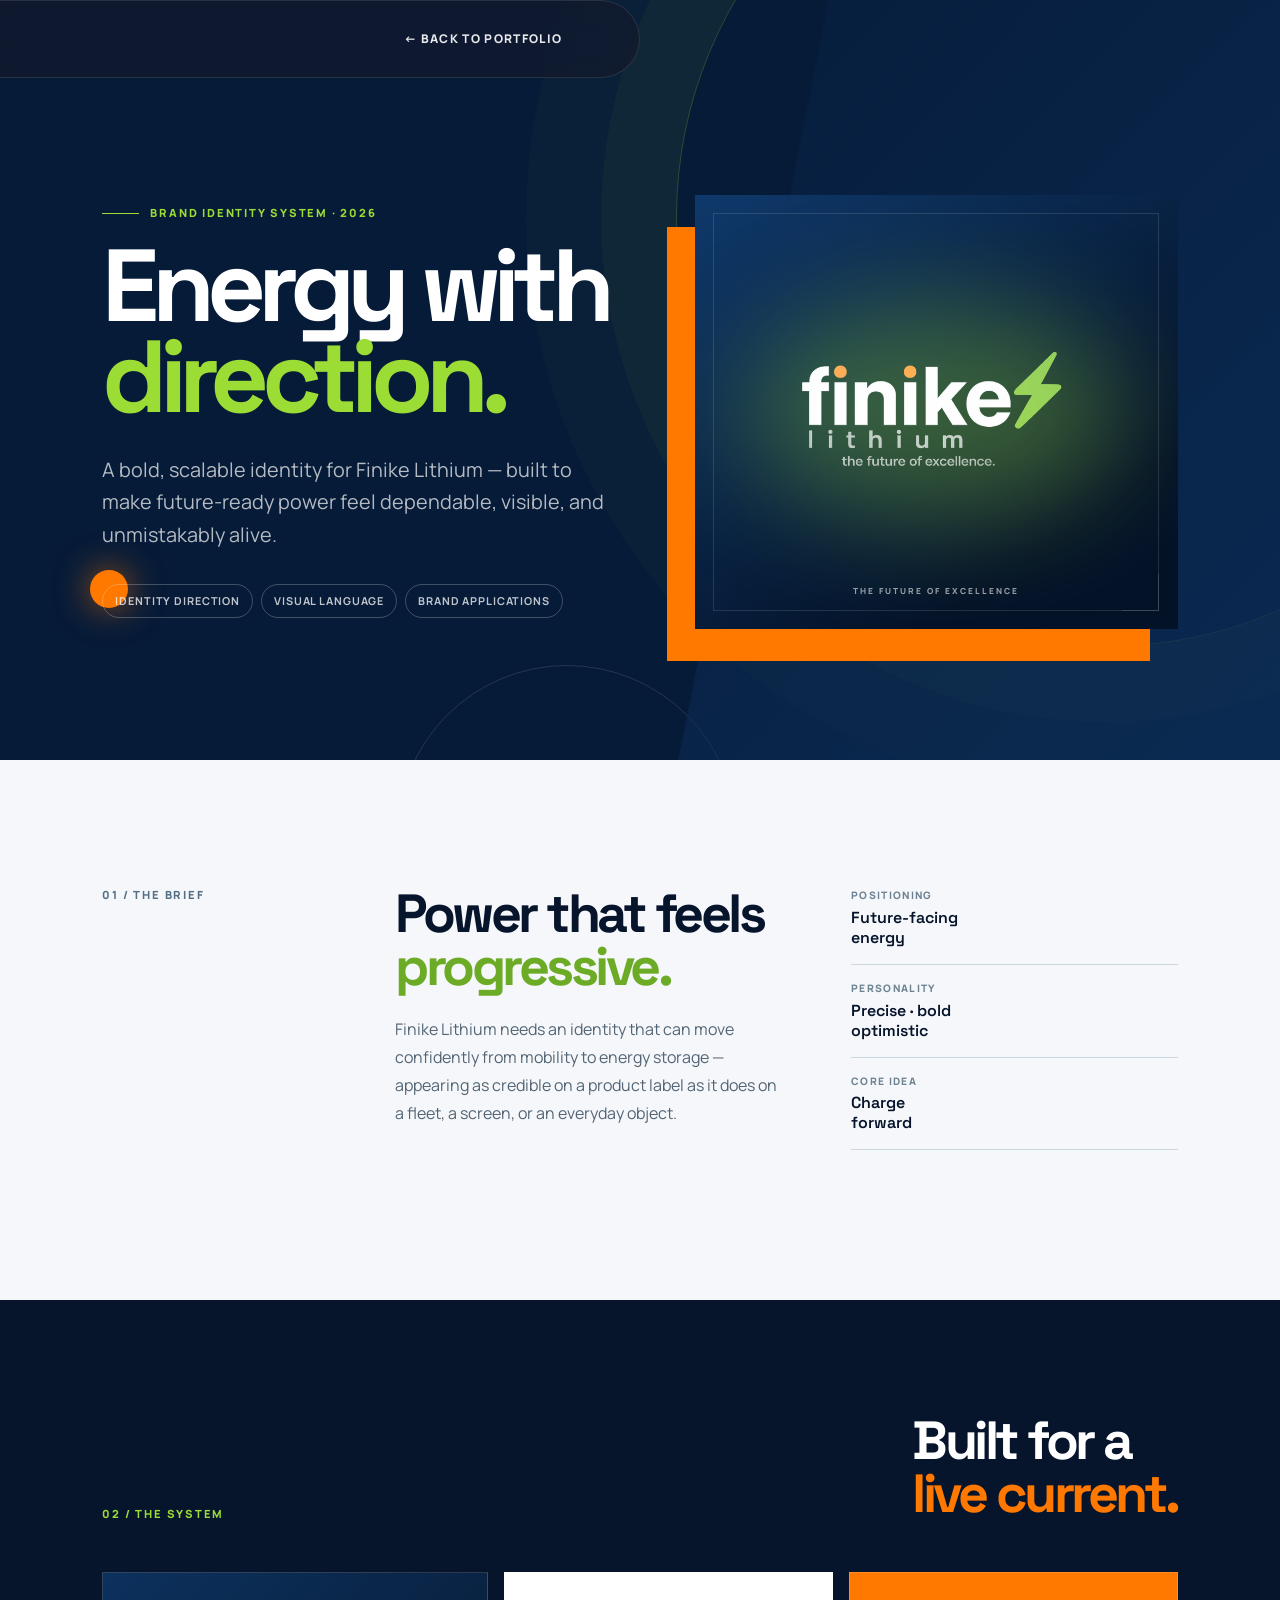
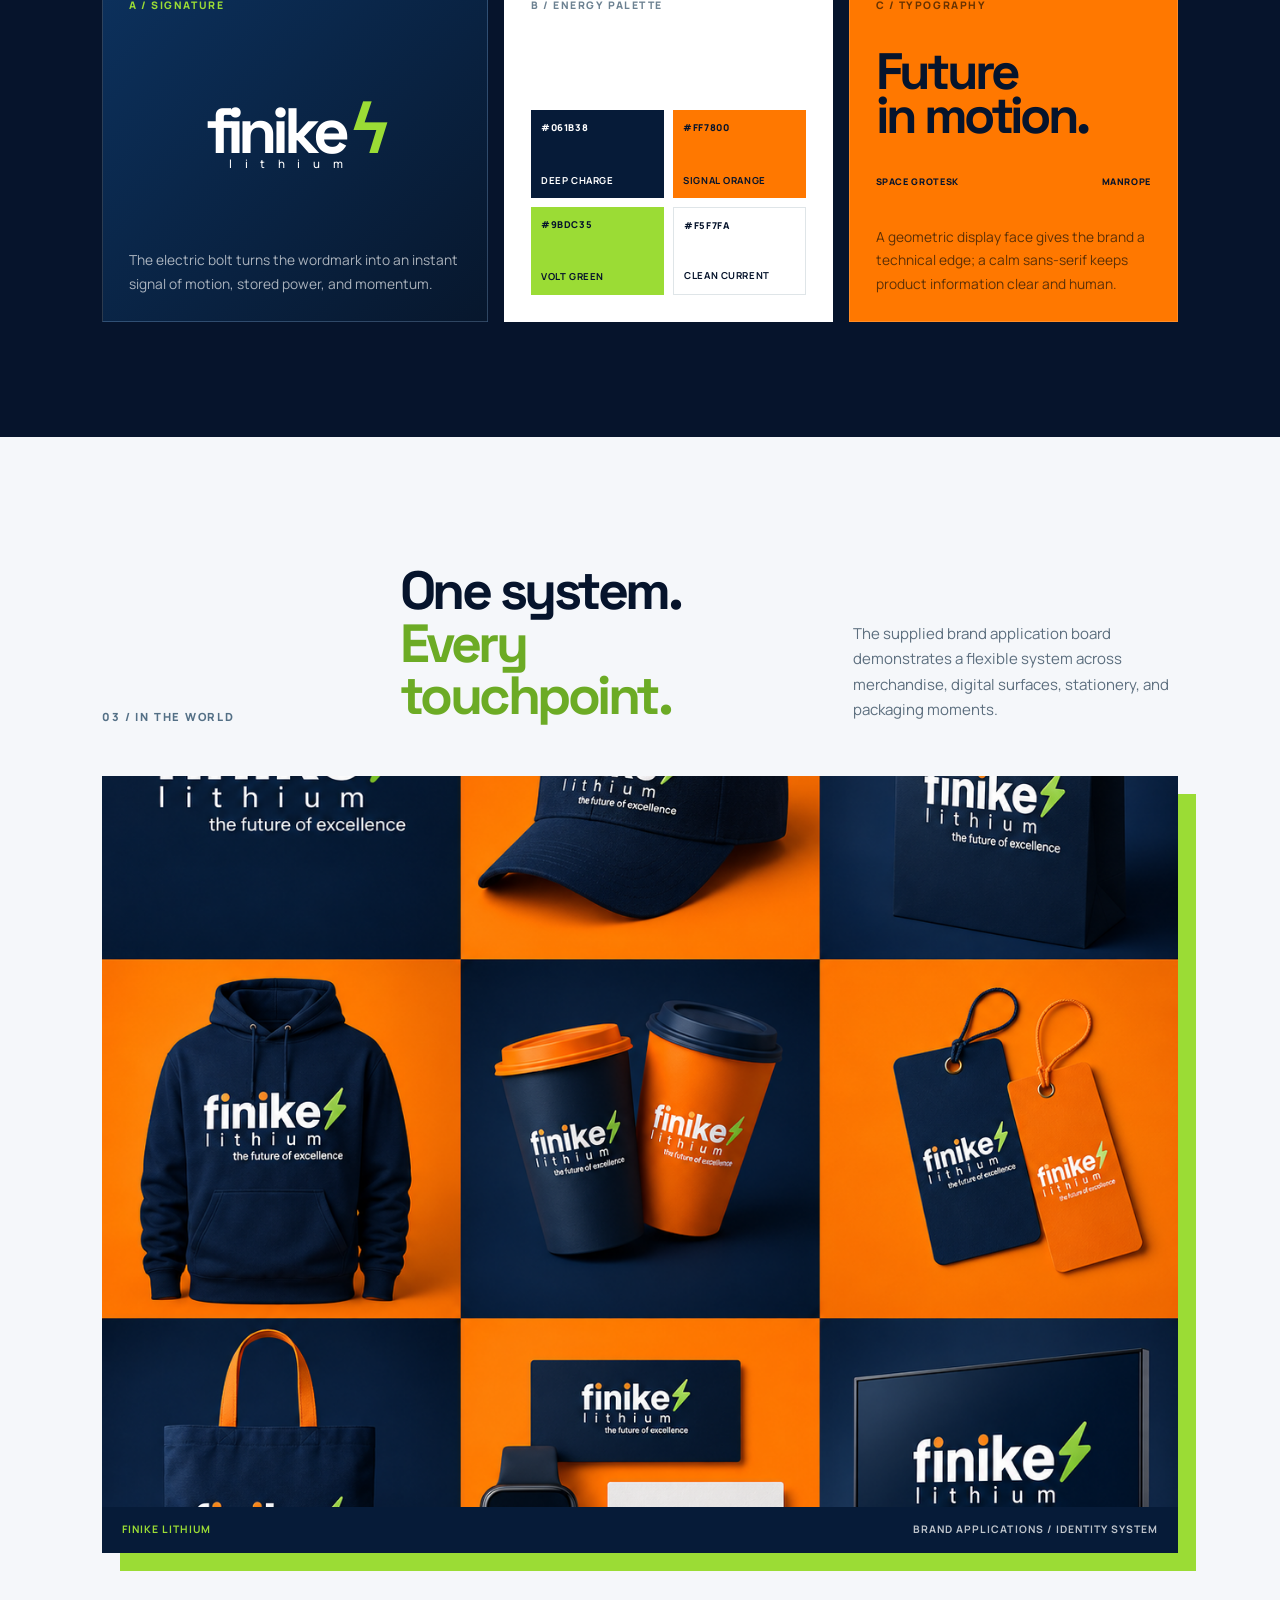
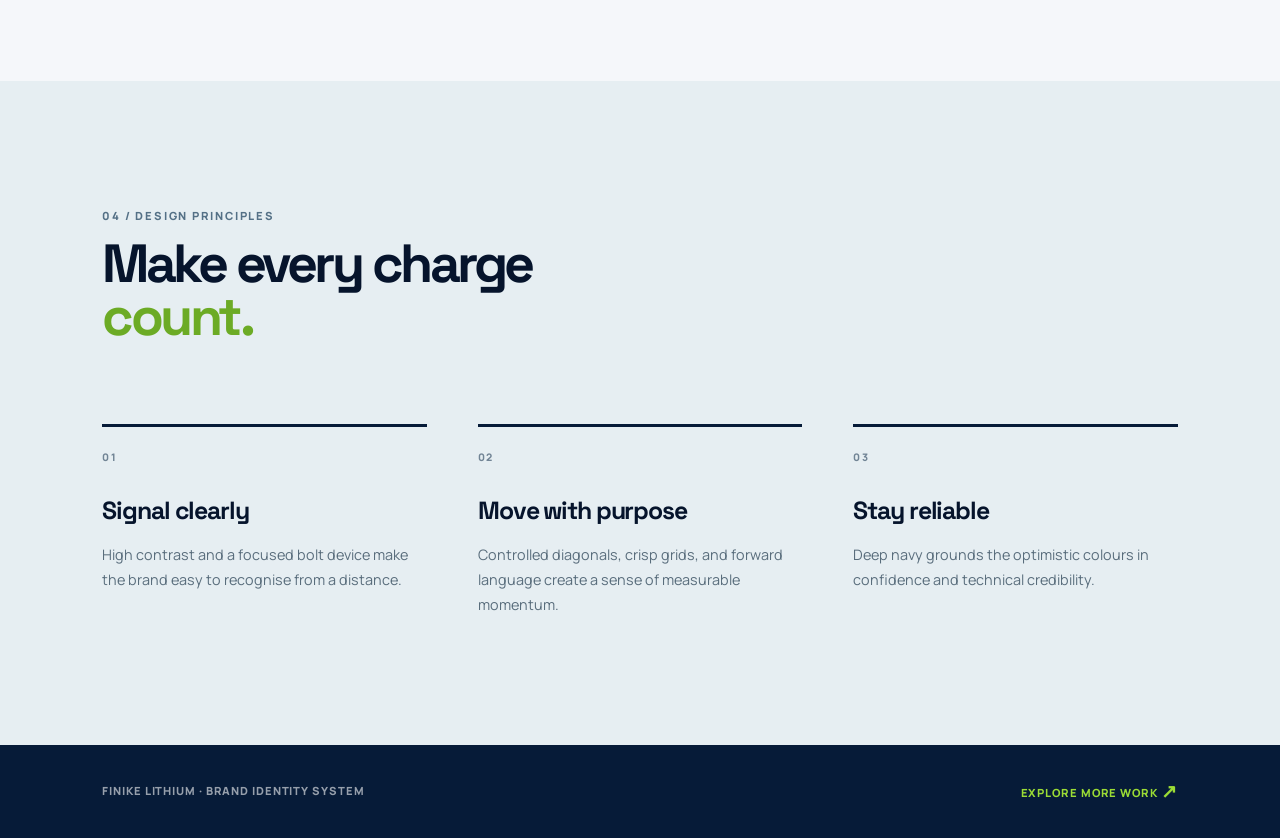
==== branding.html @ ee41c8f8 "initial commit" ====
﻿<!DOCTYPE html>
<html lang="en">
<head>
  <meta charset="UTF-8">
  <meta name="viewport" content="width=device-width, initial-scale=1.0">
  <meta name="description" content="Finike Lithium brand identity case study by Vishal Kumar.">
  <title>Finike Lithium Brand Identity — Vishal Kumar</title>
  <link rel="preconnect" href="https://fonts.googleapis.com">
  <link rel="preconnect" href="https://fonts.gstatic.com" crossorigin>
  <link href="https://fonts.googleapis.com/css2?family=Manrope:wght@400;500;600;700;800&family=Space+Grotesk:wght@400;500;600;700&display=swap" rel="stylesheet">
  <link rel="stylesheet" href="styles.css">
</head>
<body class="finike-page">
  <nav class="finike-nav">
    <a class="finike-nav-brand" href="index.html" aria-label="Vishal Kumar portfolio home">VK<span>•</span></a>
    <a class="finike-back" href="index.html#portfolio">← Back to portfolio</a>
  </nav>

  <main>
    <section class="finike-hero" aria-labelledby="finike-title">
      <div class="finike-orbit finike-orbit-one" aria-hidden="true"></div>
      <div class="finike-orbit finike-orbit-two" aria-hidden="true"></div>
      <div class="finike-hero-copy">
        <p class="finike-kicker"><span></span> Brand identity system · 2026</p>
        <h1 id="finike-title">Energy with<br><em>direction.</em></h1>
        <p class="finike-intro">A bold, scalable identity for Finike Lithium — built to make future-ready power feel dependable, visible, and unmistakably alive.</p>
        <div class="finike-hero-tags" aria-label="Project scope">
          <span>Identity direction</span><span>Visual language</span><span>Brand applications</span>
        </div>
      </div>
      <div class="finike-logo-stage">
        <div class="finike-stage-glow" aria-hidden="true"></div>
        <img src="assets/png/FINIKE%20LITHIUM.png" alt="Finike Lithium logo with electric green lightning mark" loading="eager">
        <p>THE FUTURE OF EXCELLENCE</p>
      </div>
    </section>

    <section class="finike-overview" aria-labelledby="overview-title">
      <p class="finike-section-label">01 / The brief</p>
      <div>
        <h2 id="overview-title">Power that feels <span>progressive.</span></h2>
        <p>Finike Lithium needs an identity that can move confidently from mobility to energy storage — appearing as credible on a product label as it does on a fleet, a screen, or an everyday object.</p>
      </div>
      <dl class="finike-stats">
        <div><dt>Positioning</dt><dd>Future-facing<br>energy</dd></div>
        <div><dt>Personality</dt><dd>Precise · bold<br>optimistic</dd></div>
        <div><dt>Core idea</dt><dd>Charge<br>forward</dd></div>
      </dl>
    </section>

    <section class="finike-system" aria-labelledby="system-title">
      <div class="finike-system-heading">
        <p class="finike-section-label">02 / The system</p>
        <h2 id="system-title">Built for a<br><span>live current.</span></h2>
      </div>
      <div class="finike-system-grid">
        <article class="finike-card finike-mark-card">
          <p class="finike-card-index">A / Signature</p>
          <div class="finike-wordmark">finike<span>ϟ</span><small>l i t h i u m</small></div>
          <p>The electric bolt turns the wordmark into an instant signal of motion, stored power, and momentum.</p>
        </article>
        <article class="finike-card finike-colour-card">
          <p class="finike-card-index">B / Energy palette</p>
          <div class="finike-swatches" aria-label="Finike Lithium colour palette">
            <div><span>#061B38</span><b>Deep charge</b></div>
            <div><span>#FF7800</span><b>Signal orange</b></div>
            <div><span>#9BDC35</span><b>Volt green</b></div>
            <div><span>#F5F7FA</span><b>Clean current</b></div>
          </div>
        </article>
        <article class="finike-card finike-type-card">
          <p class="finike-card-index">C / Typography</p>
          <p class="finike-type-display">Future<br>in motion.</p>
          <div class="finike-type-spec"><span>SPACE GROTESK</span><span>MANROPE</span></div>
          <p>A geometric display face gives the brand a technical edge; a calm sans-serif keeps product information clear and human.</p>
        </article>
      </div>
    </section>

    <section class="finike-applications" aria-labelledby="applications-title">
      <div class="finike-application-header">
        <p class="finike-section-label">03 / In the world</p>
        <h2 id="applications-title">One system.<br><span>Every touchpoint.</span></h2>
        <p>The supplied brand application board demonstrates a flexible system across merchandise, digital surfaces, stationery, and packaging moments.</p>
      </div>
      <figure class="finike-board">
        <img src="assets/png/Branding%20Finike%20Lithium.png" alt="Finike Lithium branded cap, shopping bag, sweatshirt, coffee cups, tags, tote, cards, watch and monitor" loading="lazy">
        <figcaption><span>Finike Lithium</span><span>Brand applications / identity system</span></figcaption>
      </figure>
    </section>

    <section class="finike-principles" aria-labelledby="principles-title">
      <p class="finike-section-label">04 / Design principles</p>
      <h2 id="principles-title">Make every charge<br><span>count.</span></h2>
      <div class="finike-principle-list">
        <article><span>01</span><h3>Signal clearly</h3><p>High contrast and a focused bolt device make the brand easy to recognise from a distance.</p></article>
        <article><span>02</span><h3>Move with purpose</h3><p>Controlled diagonals, crisp grids, and forward language create a sense of measurable momentum.</p></article>
        <article><span>03</span><h3>Stay reliable</h3><p>Deep navy grounds the optimistic colours in confidence and technical credibility.</p></article>
      </div>
    </section>
  </main>

  <footer class="finike-footer">
    <p>Finike Lithium · Brand identity system</p>
    <a href="index.html#portfolio">Explore more work <span>↗</span></a>
  </footer>
</body>
</html>
---- styles.css ----
/* ============================================
   VISHAL KUMAR — PORTFOLIO STYLES
   Dark theme + animated blobs + reference layout
   ============================================ */

:root {
  --ink: #0f0f1a;
  --paper: #fdf6ec;
  --green: #a3e635;
  --green-dim: #7cb81a;
  --pink: #ff3b6b;
  --amber: #ffb200;
  --teal: #00d9c0;
  --purple: #7b5cff;
  --orange: #ff6f3c;
  --text: #f5f0e8;
  --text-dim: #c9c3d8;
  --bg: var(--ink);
  --surface: #181826;
  --surface-card: #1e1e30;
  --border: rgba(255, 255, 255, 0.1);
  --tr: 0.4s cubic-bezier(0.4, 0, 0.2, 1);
}

.light {
  --bg: var(--paper);
  --text: #181321;
  --text-dim: #5b5468;
  --surface: #ffffff;
  --surface-card: #f5f0e8;
  --border: rgba(0, 0, 0, 0.08);
}

html { scroll-behavior: smooth; }

* { margin: 0; padding: 0; box-sizing: border-box; }

body {
  background: var(--bg);
  color: var(--text);
  font-family: 'Inter', sans-serif;
  line-height: 1.65;
  overflow-x: hidden;
  transition: background var(--tr), color var(--tr);
}

h1, h2, h3, .display {
  font-family: 'Bricolage Grotesque', sans-serif;
  letter-spacing: -0.01em;
}
.funky {
  font-family: 'Unbounded', sans-serif;
  letter-spacing: -0.02em;
}
.script {
  font-family: 'Caveat', cursive;
  color: var(--green);
}
a { text-decoration: none; color: inherit; }
img { display: block; max-width: 100%; }

/* ---------- animated background blobs ---------- */
.bg-blobs {
  position: fixed;
  inset: 0;
  z-index: 0;
  overflow: hidden;
  pointer-events: none;
}
.bg-blob {
  position: absolute;
  filter: blur(70px);
  opacity: 0.55;
  mix-blend-mode: screen;
  will-change: transform, border-radius;
}
.light .bg-blob { mix-blend-mode: multiply; opacity: 0.35; }

.bg-blob.b1 {
  width: 420px; height: 460px; top: 90%; left: -8%;
  background: radial-gradient(circle at 30% 30%, var(--pink), transparent 70%);
  animation: rise1 34s ease-in-out infinite;
}
.bg-blob.b2 {
  width: 360px; height: 400px; top: 70%; right: -10%;
  background: radial-gradient(circle at 60% 40%, var(--teal), transparent 70%);
  animation: rise2 42s ease-in-out infinite;
  animation-delay: -14s;
}
.bg-blob.b3 {
  width: 320px; height: 350px; top: 110%; left: 8%;
  background: radial-gradient(circle at 40% 60%, var(--purple), transparent 70%);
  animation: rise3 38s ease-in-out infinite;
  animation-delay: -26s;
}
.bg-blob.b4 {
  width: 300px; height: 330px; top: 95%; right: 12%;
  background: radial-gradient(circle at 50% 50%, var(--amber), transparent 70%);
  animation: rise1 46s ease-in-out infinite;
  animation-delay: -8s;
}
.bg-blob.b5 {
  width: 260px; height: 290px; top: 120%; left: 42%;
  background: radial-gradient(circle at 50% 50%, var(--orange), transparent 70%);
  animation: rise2 30s ease-in-out infinite;
  animation-delay: -20s;
}

@keyframes rise1 {
  0%   { transform: translateY(0) translateX(0) scale(0.9); border-radius: 63% 37% 54% 46% / 55% 48% 52% 45%; }
  25%  { transform: translateY(-60vh) translateX(40px) scale(1.05); border-radius: 48% 52% 38% 62% / 60% 42% 58% 40%; }
  50%  { transform: translateY(-120vh) translateX(-30px) scale(1); border-radius: 55% 45% 60% 40% / 45% 55% 45% 55%; }
  75%  { transform: translateY(-180vh) translateX(20px) scale(0.95); border-radius: 40% 60% 45% 55% / 55% 45% 60% 40%; }
  100% { transform: translateY(-240vh) translateX(0) scale(0.9); border-radius: 63% 37% 54% 46% / 55% 48% 52% 45%; }
}
@keyframes rise2 {
  0%   { transform: translateY(0) translateX(0) scale(1); border-radius: 45% 55% 48% 52% / 55% 45% 55% 45%; }
  30%  { transform: translateY(-70vh) translateX(-50px) scale(0.92); border-radius: 60% 40% 55% 45% / 40% 60% 40% 60%; }
  60%  { transform: translateY(-140vh) translateX(35px) scale(1.08); border-radius: 38% 62% 40% 60% / 58% 42% 60% 40%; }
  100% { transform: translateY(-220vh) translateX(0) scale(1); border-radius: 45% 55% 48% 52% / 55% 45% 55% 45%; }
}
@keyframes rise3 {
  0%   { transform: translateY(0) translateX(0) scale(0.95); border-radius: 55% 45% 60% 40% / 45% 55% 45% 55%; }
  35%  { transform: translateY(-80vh) translateX(45px) scale(1.1); border-radius: 42% 58% 45% 55% / 60% 40% 58% 42%; }
  70%  { transform: translateY(-160vh) translateX(-25px) scale(0.9); border-radius: 58% 42% 50% 50% / 42% 58% 42% 58%; }
  100% { transform: translateY(-230vh) translateX(0) scale(0.95); border-radius: 55% 45% 60% 40% / 45% 55% 45% 55%; }
}
@media (prefers-reduced-motion: reduce) {
  .bg-blob { animation: none; }
}

/* ---------- navigation ---------- */
nav {
  position: fixed;
  top: 1.2rem;
  left: 50%;
  transform: translateX(-50%);
  width: min(680px, 92%);
  display: flex;
  justify-content: space-between;
  align-items: center;
  padding: 0.7rem 1.6rem;
  background: color-mix(in srgb, var(--surface) 60%, transparent);
  border: 1px solid var(--border);
  border-radius: 100px;
  z-index: 1000;
  backdrop-filter: blur(16px) saturate(140%);
  -webkit-backdrop-filter: blur(16px) saturate(140%);
}
.logo {
  font-weight: 800;
  font-size: 1.15rem;
  letter-spacing: 0.5px;
}
.logo span { color: var(--green); }
.nav-links {
  display: flex;
  gap: 1.8rem;
  list-style: none;
}
.nav-links a {
  font-size: 0.92rem;
  font-weight: 500;
  color: var(--text-dim);
  transition: color var(--tr);
  position: relative;
  white-space: nowrap;
  padding-bottom: 2px;
}
.nav-links a:hover { color: var(--green); }
.nav-links a.active { color: var(--green); }
.nav-links a.active::after {
  content: '';
  position: absolute;
  left: 0;
  right: 0;
  bottom: -6px;
  height: 3px;
  background: var(--green);
  border-radius: 100px;
}
.theme-toggle {
  width: 38px; height: 38px; border-radius: 50%;
  border: 1px solid var(--border);
  background: transparent;
  color: var(--text);
  cursor: pointer;
  font-size: 1rem;
  display: flex;
  align-items: center;
  justify-content: center;
  transition: transform var(--tr);
}
.theme-toggle:hover { transform: rotate(20deg); }

/* ---------- sections ---------- */
section {
  padding: 8rem 6% 5rem;
  position: relative;
  z-index: 1;
  min-height: 60vh;
  display: flex;
  flex-direction: column;
  justify-content: center;
  scroll-margin-top: 6.5rem;
}
.section-header {
  margin-bottom: 3rem;
  position: relative;
  z-index: 2;
}
.section-header h2 {
  font-size: clamp(2rem, 5vw, 3rem);
  font-weight: 800;
  line-height: 1.05;
  display: flex;
  align-items: center;
  flex-wrap: wrap;
  gap: 0.5rem;
}
.section-header .script-label {
  font-size: clamp(2.2rem, 5vw, 3.4rem);
  margin-left: 0;
  position: static;
  top: auto;
}
.eyebrow {
  font-size: 0.8rem;
  font-weight: 600;
  letter-spacing: 2px;
  text-transform: uppercase;
  color: var(--green);
  margin-bottom: 0.5rem;
}

/* ---------- fade-in animation ---------- */
.fade-up {
  opacity: 0;
  transform: translateY(30px);
  transition: opacity 0.8s ease, transform 0.8s ease;
}
.fade-up.visible {
  opacity: 1;
  transform: translateY(0);
}

/* ---------- hero ---------- */
#home {
  align-items: flex-start;
}
.hero-grid {
  position: relative;
  z-index: 2;
  display: flex;
  align-items: center;
  justify-content: space-between;
  gap: 3rem;
  width: 100%;
}
.hero-text { flex: 1 1 520px; max-width: 600px; }
.hero-title {
  font-size: clamp(3rem, 8vw, 5.5rem);
  font-weight: 800;
  line-height: 0.95;
  letter-spacing: -0.02em;
}
.hero-iam {
  font-size: clamp(1.3rem, 3vw, 1.7rem);
  font-weight: 600;
  margin-top: 0.3rem;
  letter-spacing: -0.01em;
}
.hero-label-row {
  display: flex;
  align-items: center;
  gap: 0.3rem;
  margin-top: 1.4rem;
}
.hero-label {
  font-family: 'Caveat', cursive;
  font-size: 1.6rem;
  font-weight: 700;
  color: var(--green);
}
.hero-desc {
  font-weight: 500;
  font-size: 1.05rem;
  margin-top: 1rem;
  color: var(--text);
}
.hero-sub {
  font-size: 1.05rem;
  color: var(--text-dim);
  max-width: 500px;
  margin-top: 0.6rem;
}
.hero-photo-wrap {
  position: relative;
  flex: 0 0 auto;
  width: min(320px, 38vw);
  aspect-ratio: 1 / 1.05;
}
.hero-glow {
  position: absolute;
  inset: -26px;
  z-index: 0;
  background: radial-gradient(circle, var(--green), transparent 70%);
  filter: blur(45px);
  opacity: 0.4;
  border-radius: 63% 37% 54% 46% / 45% 48% 52% 55%;
}
.hero-photo {
  position: relative;
  z-index: 1;
  width: 100%;
  height: 100%;
  overflow: hidden;
  border-radius: 63% 37% 54% 46% / 45% 48% 52% 55%;
  border: 3px solid var(--border);
}
.hero-photo img {
  width: 100%;
  height: 100%;
  object-fit: cover;
}
.cta-btn {
  display: inline-flex;
  align-items: center;
  gap: 0.5rem;
  margin-top: 2.2rem;
  padding: 0.9rem 1.9rem;
  background: var(--green);
  color: var(--ink);
  font-weight: 700;
  border-radius: 100px;
  font-size: 1rem;
  transition: transform var(--tr), box-shadow var(--tr);
}
.cta-btn:hover {
  transform: translateY(-2px);
  box-shadow: 0 8px 30px rgba(163, 230, 53, 0.3);
}

/* ---------- about ---------- */
.about-grid {
  display: grid;
  grid-template-columns: 0.8fr 1.2fr;
  gap: 4rem;
  align-items: center;
  position: relative;
  z-index: 2;
}
.blob-frame {
  width: 100%;
  aspect-ratio: 1 / 1;
  border-radius: 63% 37% 54% 46% / 45% 48% 52% 55%;
  position: relative;
  overflow: hidden;
  border: 3px solid var(--border);
}
.blob-frame img {
  width: 100%;
  height: 100%;
  object-fit: cover;
}
.blob-frame::after {
  content: '';
  position: absolute;
  inset: -14px;
  border: 2px dashed var(--green);
  border-radius: 45% 55% 48% 52% / 55% 45% 55% 45%;
  z-index: -1;
}
.about-copy p {
  margin-bottom: 1.1rem;
  color: var(--text-dim);
  max-width: 500px;
}
.about-copy strong { color: var(--text); }
.langs {
  display: flex;
  gap: 0.6rem;
  margin-top: 1.4rem;
  flex-wrap: wrap;
}
.lang-pill {
  padding: 0.4rem 1rem;
  border-radius: 100px;
  font-size: 0.85rem;
  font-weight: 600;
  background: var(--surface);
  border: 1px solid var(--border);
}

/* ---------- table of contents grid ---------- */
.toc-grid {
  display: grid;
  grid-template-columns: repeat(3, 1fr);
  gap: 1.5rem;
  position: relative;
  z-index: 2;
}
.toc-card {
  position: relative;
  display: flex;
  flex-direction: column;
  justify-content: flex-end;
  padding: 1.8rem;
  min-height: 220px;
  border-radius: 16px;
  background: var(--surface-card);
  border: 1px solid var(--border);
  overflow: hidden;
  transition: transform var(--tr), border-color var(--tr);
  cursor: pointer;
}
.toc-card:hover {
  transform: translateY(-4px);
  border-color: var(--green);
}
.toc-card .toc-number {
  font-family: 'Unbounded', sans-serif;
  font-size: 0.75rem;
  font-weight: 700;
  color: var(--green);
  margin-bottom: 0.6rem;
  letter-spacing: 1px;
}
.toc-card .toc-title {
  font-family: 'Bricolage Grotesque', sans-serif;
  font-size: 1.3rem;
  font-weight: 800;
  line-height: 1.2;
  margin-bottom: 0.15rem;
}
.toc-card .toc-script {
  font-family: 'Caveat', cursive;
  font-size: 1.5rem;
  color: var(--green);
  position: relative;
  top: -0.1em;
}
.toc-card .toc-thumb {
  position: absolute;
  top: 0;
  right: 0;
  width: 100px;
  height: 100px;
  opacity: 0.15;
  object-fit: contain;
}
.toc-card a {
  position: absolute;
  inset: 0;
  z-index: 3;
}

/* ---------- selection frame (dashed border + corner dots) ---------- */
.selection-frame {
  position: relative;
  border: 1.5px dashed var(--green);
  border-radius: 4px;
  padding: 2.5rem;
}
.selection-frame .handle {
  position: absolute;
  width: 10px;
  height: 10px;
  border-radius: 50%;
  border: 1.5px solid var(--green);
  background: var(--bg);
  z-index: 5;
}
.selection-frame .handle.tl { top: -5px; left: -5px; }
.selection-frame .handle.tr { top: -5px; right: -5px; }
.selection-frame .handle.bl { bottom: -5px; left: -5px; }
.selection-frame .handle.br { bottom: -5px; right: -5px; }

/* ---------- skills grid ---------- */
.skills-grid {
  display: grid;
  grid-template-columns: repeat(auto-fit, minmax(220px, 1fr));
  gap: 1.8rem;
  padding: 0 6% 6rem;
  position: relative;
  z-index: 2;
}
.skill-card {
  padding: 2.2rem 1.8rem;
  color: #fff;
  border-radius: 24px;
  transition: transform var(--tr);
  min-height: 190px;
  display: flex;
  flex-direction: column;
  justify-content: center;
}
.skill-card:nth-child(1) { background: var(--pink); }
.skill-card:nth-child(2) { background: var(--orange); }
.skill-card:nth-child(3) { background: var(--teal); }
.skill-card:nth-child(4) { background: var(--purple); }
.skill-card:nth-child(5) { background: var(--amber); color: #181321; }
.skill-card:hover { transform: translateY(-6px) rotate(-1deg); }
.skill-card h3 { font-size: 1.25rem; margin-bottom: 0.4rem; }
.skill-card p { font-size: 0.9rem; opacity: 0.92; }
.skill-tag {
  display: inline-block;
  margin-top: 0.9rem;
  font-size: 0.72rem;
  font-weight: 700;
  letter-spacing: 1px;
  text-transform: uppercase;
  opacity: 0.85;
}

/* ---------- experience timeline ---------- */
.timeline {
  max-width: 760px;
  margin: 0 auto;
  position: relative;
  z-index: 2;
}
.timeline-item {
  display: flex;
  gap: 1.6rem;
  padding: 1.6rem 0;
  border-bottom: 1px solid var(--border);
}
.timeline-item:last-child { border-bottom: none; }
.node {
  width: 52px;
  height: 52px;
  flex-shrink: 0;
  border-radius: 50%;
  display: flex;
  align-items: center;
  justify-content: center;
  color: #fff;
  font-weight: 800;
  font-size: 1rem;
}
.timeline-item:nth-child(1) .node { background: var(--green); color: var(--ink); }
.timeline-item:nth-child(2) .node { background: var(--amber); color: var(--ink); }
.timeline-item:nth-child(3) .node { background: var(--teal); color: var(--ink); }
.timeline-content h3 { font-size: 1.15rem; margin-bottom: 0.2rem; }
.timeline-content .role-meta {
  color: var(--green);
  font-weight: 600;
  font-size: 0.9rem;
  margin-bottom: 0.6rem;
}
.timeline-content p.desc {
  color: var(--text-dim);
  font-size: 0.95rem;
  max-width: 520px;
}
.timeline-content ul.desc-list {
  color: var(--text-dim);
  font-size: 0.95rem;
  max-width: 520px;
  padding-left: 1.1rem;
}
.timeline-content ul.desc-list li { margin-bottom: 0.3rem; }

/* ---------- footer ---------- */
footer {
  padding: 7rem 6% 5rem;
  text-align: center;
  position: relative;
  z-index: 1;
  overflow: hidden;
}
.footer-inner { position: relative; z-index: 2; }
footer h2 { font-size: 2.6rem; font-weight: 800; }
footer p.sub { color: var(--text-dim); margin-top: 0.8rem; }
.email-link {
  display: inline-block;
  margin: 2.2rem 0;
  font-size: clamp(1.4rem, 4vw, 2.3rem);
  font-weight: 800;
  color: var(--text);
  border-bottom: 3px solid var(--green);
  transition: color var(--tr);
}
.email-link:hover { color: var(--green); }
.contact-meta {
  color: var(--text-dim);
  font-size: 0.95rem;
  margin-top: 1rem;
}
.contact-meta strong { color: var(--text); }

/* ---------- sub-page shared styles ---------- */
.page-header {
  padding: 10rem 6% 4rem;
  position: relative;
  z-index: 2;
}
.page-header h1 {
  font-size: clamp(2.5rem, 7vw, 4.5rem);
  font-weight: 800;
  line-height: 1.05;
  display: inline;
}
.page-header .script-label {
  font-family: 'Caveat', cursive;
  font-size: clamp(2.8rem, 7vw, 5rem);
  color: var(--green);
  margin-left: 0.5rem;
  position: relative;
  top: -0.05em;
}
.page-header .page-desc {
  color: var(--text-dim);
  font-size: 1.1rem;
  max-width: 600px;
  margin-top: 1rem;
}
.back-link {
  display: inline-flex;
  align-items: center;
  gap: 0.5rem;
  margin-top: 1.5rem;
  color: var(--green);
  font-weight: 600;
  font-size: 0.95rem;
  transition: gap var(--tr);
}
.back-link:hover { gap: 0.8rem; }

/* ---------- project grid (sub-pages) ---------- */
.project-grid {
  display: grid;
  grid-template-columns: repeat(auto-fit, minmax(300px, 1fr));
  gap: 2rem;
  padding: 0 6% 6rem;
  position: relative;
  z-index: 2;
}
.project-card {
  border-radius: 16px;
  overflow: hidden;
  background: var(--surface-card);
  border: 1px solid var(--border);
  transition: transform var(--tr), border-color var(--tr);
}
.project-card:hover {
  transform: translateY(-4px);
  border-color: var(--green);
}
.project-card .card-img {
  width: 100%;
  aspect-ratio: 4 / 3;
  background: color-mix(in srgb, var(--green) 10%, var(--surface));
  display: flex;
  align-items: center;
  justify-content: center;
  overflow: hidden;
  position: relative;
}
.project-card .card-img img {
  width: 100%;
  height: 100%;
  object-fit: cover;
}
.project-card .card-img .placeholder-text {
  font-family: 'Caveat', cursive;
  font-size: 1.2rem;
  color: var(--green);
  opacity: 0.5;
}
.project-card .card-body {
  padding: 1.4rem 1.6rem;
}
.project-card .card-body h3 {
  font-size: 1.15rem;
  margin-bottom: 0.3rem;
}
.project-card .card-body p {
  color: var(--text-dim);
  font-size: 0.9rem;
}
.project-card .card-tag {
  display: inline-block;
  margin-top: 0.8rem;
  padding: 0.25rem 0.8rem;
  border-radius: 100px;
  font-size: 0.72rem;
  font-weight: 700;
  letter-spacing: 1px;
  text-transform: uppercase;
  background: color-mix(in srgb, var(--green) 15%, transparent);
  color: var(--green);
}

/* ---------- case study layout ---------- */
.case-study {
  display: grid;
  grid-template-columns: 1fr 1fr;
  gap: 3rem;
  padding: 3rem 6%;
  position: relative;
  z-index: 2;
  align-items: center;
}
.case-study:nth-child(even) { direction: rtl; }
.case-study:nth-child(even) > * { direction: ltr; }
.case-info h3 {
  font-size: clamp(1.5rem, 3vw, 2rem);
  font-weight: 800;
  margin-bottom: 0.4rem;
}
.case-info .case-meta {
  color: var(--green);
  font-weight: 600;
  font-size: 0.9rem;
  margin-bottom: 1rem;
}
.case-info p {
  color: var(--text-dim);
  font-size: 0.95rem;
  margin-bottom: 0.8rem;
  max-width: 460px;
}
.case-info .features {
  display: flex;
  flex-wrap: wrap;
  gap: 0.5rem;
  margin-top: 1rem;
}
.case-info .features span {
  padding: 0.3rem 0.9rem;
  border-radius: 100px;
  font-size: 0.78rem;
  font-weight: 600;
  border: 1px solid var(--border);
  color: var(--text-dim);
}
.case-mockup {
  position: relative;
  display: flex;
  align-items: center;
  justify-content: center;
}
.case-mockup .mockup-placeholder {
  width: 100%;
  aspect-ratio: 4 / 3;
  background: var(--surface-card);
  border: 1px solid var(--border);
  border-radius: 16px;
  display: flex;
  align-items: center;
  justify-content: center;
  overflow: hidden;
  position: relative;
}
.case-mockup .mockup-placeholder .placeholder-text {
  font-family: 'Caveat', cursive;
  font-size: 1.3rem;
  color: var(--green);
  opacity: 0.4;
}
.case-mockup .mockup-placeholder img {
  width: 100%;
  height: 100%;
  object-fit: cover;
}

/* ---------- logo grid ---------- */
.logo-grid {
  display: grid;
  grid-template-columns: repeat(auto-fit, minmax(180px, 1fr));
  gap: 1.5rem;
  padding: 0 6% 6rem;
  position: relative;
  z-index: 2;
}
.logo-grid::after {
  content: '';
  position: fixed;
  inset: 0;
  background: rgba(15, 15, 26, 0.85);
  z-index: 9998;
  opacity: 0;
  pointer-events: none;
  transition: opacity 0.4s ease;
}
.logo-grid:has(.logo-item.expanded)::after {
  opacity: 1;
  pointer-events: auto;
}
.logo-item {
  aspect-ratio: 1;
  background: var(--surface-card);
  border: 1px solid var(--border);
  border-radius: 12px;
  display: flex;
  align-items: center;
  justify-content: center;
  overflow: hidden;
  cursor: pointer;
  transition: all 0.4s ease;
}
.logo-item img {
  width: 50%;
  height: 50%;
  object-fit: contain;
  transition: width 0.4s ease, height 0.4s ease;
}
.logo-item.expanded {
  position: fixed;
  top: 50%;
  left: 50%;
  z-index: 9999;
  width: 55vw;
  height: 55vw;
  max-height: 80vh;
  aspect-ratio: 1;
  transform: translate(-50%, -50%);
  border-color: var(--green);
  box-shadow: 0 20px 80px rgba(0, 0, 0, 0.5);
}
.logo-item.expanded img {
  width: 90%;
  height: 90%;
}
.logo-item .placeholder-text {
  font-family: 'Caveat', cursive;
  font-size: 1rem;
  color: var(--green);
  opacity: 0.4;
}

/* ---------- showcase grid (social / packaging / print) ---------- */
.showcase-grid {
  display: grid;
  grid-template-columns: repeat(auto-fit, minmax(280px, 1fr));
  gap: 2rem;
  padding: 0 6% 6rem;
  position: relative;
  z-index: 2;
}
.showcase-item {
  border-radius: 16px;
  overflow: hidden;
  background: var(--surface-card);
  border: 1px solid var(--border);
  transition: transform var(--tr), border-color var(--tr);
}
.showcase-item:hover {
  transform: translateY(-4px);
  border-color: var(--green);
}
.showcase-item .showcase-img {
  width: 100%;
  aspect-ratio: 1;
  background: color-mix(in srgb, var(--green) 8%, var(--surface));
  display: flex;
  align-items: center;
  justify-content: center;
}
.showcase-item .showcase-img img {
  width: 100%;
  height: 100%;
  object-fit: cover;
}
.showcase-item .showcase-body {
  padding: 1.2rem 1.4rem;
}
.showcase-item .showcase-body h3 {
  font-size: 1.05rem;
  margin-bottom: 0.2rem;
}
.showcase-item .showcase-body p {
  color: var(--text-dim);
  font-size: 0.85rem;
}

/* ---------- blob decorations (per page) ---------- */
.blob-decor {
  position: absolute;
  filter: blur(0px);
  z-index: 0;
  opacity: 0.9;
  pointer-events: none;
}

/* ---------- responsive ---------- */
@media (max-width: 1024px) {
  .toc-grid { grid-template-columns: repeat(2, 1fr); }
  .case-study { grid-template-columns: 1fr; }
  .case-study:nth-child(even) { direction: ltr; }
}
@media (max-width: 768px) {
  nav {
    width: 94%;
    padding: 0.6rem 1rem;
    gap: 0.6rem;
  }
  .nav-links {
    gap: 1.1rem;
    overflow-x: auto;
    -ms-overflow-style: none;
    scrollbar-width: none;
    mask-image: linear-gradient(to right, transparent, #000 12px, #000 calc(100% - 12px), transparent);
  }
  .nav-links::-webkit-scrollbar { display: none; }
  .nav-links a { font-size: 0.85rem; }
  .logo { font-size: 1rem; }
  .hero-grid {
    flex-direction: column-reverse;
    gap: 2.2rem;
  }
  .hero-photo-wrap { width: 220px; aspect-ratio: 1 / 1; }
  .about-grid { grid-template-columns: 1fr; }
  .toc-grid { grid-template-columns: 1fr; }
  section { padding: 7rem 6% 4rem; }
  .page-header { padding: 8rem 6% 3rem; }
  .selection-frame { padding: 1.5rem; }
  .page-header h1 { display: block; }
  .page-header .script-label { display: block; margin-left: 0; margin-top: 0.2rem; }
}

/* ---------- utility: placeholder text ---------- */
.placeholder-text {
  font-family: 'Caveat', cursive;
  font-size: 1.2rem;
  color: var(--green);
  opacity: 0.4;
  pointer-events: none;
}

/* ---------- name cycle animation ---------- */
.name-cycle {
  display: inline-block;
  position: relative;
}
.name-cycle .name {
  color: var(--green);
  white-space: nowrap;
}
.name-cycle .name + .name {
  position: absolute;
  top: 0;
  left: 0;
  opacity: 0;
  transform: translateY(8px);
  animation: nameCycle 15s ease-in-out infinite;
  animation-delay: calc(var(--i) * 2.5s);
}
.name-cycle .name:first-child {
  animation: nameCycle 15s ease-in-out infinite;
  animation-delay: 0s;
}
@keyframes nameCycle {
  0%, 17%, 100% { opacity: 0; transform: translateY(8px); }
  3%            { opacity: 1; transform: translateY(0); }
  14%           { opacity: 1; transform: translateY(0); }
}
@media (prefers-reduced-motion: reduce) {
  .name-cycle .name + .name {
    animation: none;
    opacity: 0;
  }
  .name-cycle .name:first-child {
    animation: none;
    opacity: 1;
    transform: none;
  }
}

/* ============================================
   FINIKE LITHIUM — BRAND IDENTITY CASE STUDY
   ============================================ */
.finike-page {
  --finike-navy: #061b38;
  --finike-ink: #06142c;
  --finike-blue: #0b2d58;
  --finike-orange: #ff7800;
  --finike-lime: #9bdc35;
  --finike-cloud: #f5f7fa;
  --finike-mist: #dfe8ef;
  background: var(--finike-cloud);
  color: var(--finike-ink);
  font-family: 'Manrope', sans-serif;
  line-height: 1.5;
}
.finike-page *, .finike-page *::before, .finike-page *::after { box-sizing: border-box; }
.finike-page h1, .finike-page h2, .finike-page h3, .finike-page p { margin: 0; }
.finike-page h1, .finike-page h2, .finike-page h3 { font-family: 'Space Grotesk', sans-serif; }
.finike-nav {
  position: absolute;
  inset: 0 0 auto;
  width: 100%;
  z-index: 5;
  display: flex;
  justify-content: space-between;
  align-items: center;
  padding: 1.8rem clamp(1.5rem, 6vw, 6rem);
  color: #fff;
}
.finike-nav-brand { font: 700 1.1rem/1 'Space Grotesk', sans-serif; letter-spacing: .06em; }
.finike-nav-brand span { color: var(--finike-lime); }
.finike-back { font-size: .75rem; font-weight: 800; text-transform: uppercase; letter-spacing: .11em; opacity: .9; }
.finike-back:hover { color: var(--finike-lime); }
.finike-hero {
  position: relative;
  isolation: isolate;
  min-height: min(760px, 100vh);
  padding: 9rem clamp(1.5rem, 8vw, 9rem) 5rem;
  overflow: hidden;
  display: grid;
  grid-template-columns: 1.06fr .94fr;
  align-items: center;
  gap: 3rem;
  background: var(--finike-navy);
  color: #fff;
}
.finike-hero::before {
  content: '';
  position: absolute;
  z-index: -1;
  width: min(68vw, 860px);
  height: min(68vw, 860px);
  right: -20%;
  top: -28%;
  border: 1px solid rgba(155, 220, 53, .25);
  border-radius: 50%;
  box-shadow: 0 0 0 75px rgba(155, 220, 53, .035), 0 0 0 150px rgba(155, 220, 53, .025);
}
.finike-hero::after { content: ''; position: absolute; z-index: -1; width: 47%; height: 100%; right: 0; top: 0; background: linear-gradient(135deg, rgba(11,45,88,.12), rgba(11,45,88,.8)); clip-path: polygon(25% 0,100% 0,100% 100%,0 100%); }
.finike-orbit { position: absolute; z-index: -1; border-radius: 50%; border: 1px solid rgba(255,255,255,.12); }
.finike-orbit-one { width: 38px; height: 38px; bottom: 20%; left: 7%; background: var(--finike-orange); border: 0; box-shadow: 0 0 35px rgba(255,120,0,.65); }
.finike-orbit-two { width: 340px; height: 340px; bottom: -245px; left: 31%; }
.finike-hero-copy { max-width: 680px; }
.finike-kicker, .finike-section-label { font-size: .7rem; line-height: 1.2; font-weight: 800; text-transform: uppercase; letter-spacing: .16em; }
.finike-kicker { color: var(--finike-lime); display: flex; gap: .7rem; align-items: center; }
.finike-kicker span { width: 2.3rem; height: 1px; background: currentColor; }
.finike-hero h1 { margin-top: 1.35rem; font-size: clamp(3.7rem, 8vw, 7.7rem); line-height: .88; letter-spacing: -.075em; font-weight: 700; }
.finike-hero h1 em { color: var(--finike-lime); font-style: normal; }
.finike-intro { max-width: 520px; margin-top: 2rem !important; font-size: clamp(1rem, 1.55vw, 1.28rem); line-height: 1.65; color: rgba(255,255,255,.7); }
.finike-hero-tags { display: flex; flex-wrap: wrap; gap: .5rem; margin-top: 2rem; }
.finike-hero-tags span { padding: .48rem .75rem; border: 1px solid rgba(255,255,255,.23); border-radius: 100px; color: rgba(255,255,255,.75); font-size: .68rem; font-weight: 700; text-transform: uppercase; letter-spacing: .08em; }
.finike-logo-stage { position: relative; justify-self: end; width: min(100%, 515px); aspect-ratio: 1 / .9; padding: 2rem; display: grid; place-items: center; overflow: hidden; background: linear-gradient(145deg, #0f396b, #041228 77%); box-shadow: -28px 32px 0 var(--finike-orange); }
.finike-logo-stage::before, .finike-logo-stage::after { content: ''; position: absolute; inset: 1.15rem; border: 1px solid rgba(255,255,255,.12); pointer-events: none; }
.finike-logo-stage::after { inset: auto 1.15rem 1.15rem auto; width: 2.3rem; height: 2.3rem; border-width: 0 1px 1px 0; }
.finike-stage-glow { position: absolute; width: 80%; height: 50%; border-radius: 50%; background: rgba(155,220,53,.33); filter: blur(55px); }
.finike-logo-stage img { position: relative; width: 100%; mix-blend-mode: screen; object-fit: contain; }
.finike-logo-stage p { position: absolute; bottom: 2rem; font-size: .52rem; font-weight: 800; letter-spacing: .24em; color: rgba(255,255,255,.58); }
.finike-overview { display: grid; grid-template-columns: .7fr 1.2fr 1fr; gap: clamp(2rem, 5vw, 6rem); padding: clamp(5.5rem, 10vw, 10rem) clamp(1.5rem, 8vw, 9rem); align-items: start; }
.finike-section-label { color: #547086; }
.finike-overview h2, .finike-system h2, .finike-applications h2, .finike-principles h2 { font-size: clamp(2.4rem, 4.2vw, 4.6rem); font-weight: 700; line-height: .98; letter-spacing: -.065em; }
.finike-overview h2 span, .finike-system h2 span, .finike-applications h2 span, .finike-principles h2 span { color: #6cab25; }
.finike-overview > div > p { max-width: 550px; margin-top: 1.35rem; color: #536575; font-size: 1rem; line-height: 1.75; }
.finike-stats { display: grid; gap: 1rem; }
.finike-stats div { padding-bottom: 1rem; border-bottom: 1px solid #cbd7df; }
.finike-stats dt { margin-bottom: .28rem; color: #6d8292; font-size: .64rem; font-weight: 800; text-transform: uppercase; letter-spacing: .13em; }
.finike-stats dd { margin: 0; font: 600 1rem/1.25 'Space Grotesk', sans-serif; }
.finike-system { padding: clamp(5.5rem, 9vw, 9rem) clamp(1.5rem, 8vw, 9rem); background: var(--finike-ink); color: #fff; }
.finike-system-heading { display: flex; justify-content: space-between; align-items: flex-end; margin-bottom: 3.2rem; }
.finike-system .finike-section-label { color: var(--finike-lime); }
.finike-system h2 span { color: var(--finike-orange); }
.finike-system-grid { display: grid; grid-template-columns: 1.08fr .92fr .92fr; gap: 1rem; }
.finike-card { min-height: 350px; padding: 1.6rem; display: flex; flex-direction: column; justify-content: space-between; border: 1px solid rgba(255,255,255,.15); }
.finike-card-index { color: var(--finike-lime); font-size: .65rem; font-weight: 800; text-transform: uppercase; letter-spacing: .15em; }
.finike-card > p:last-child { max-width: 345px; color: rgba(255,255,255,.66); font-size: .86rem; line-height: 1.7; }
.finike-mark-card { background: linear-gradient(135deg, #0c315d, #07172d); }
.finike-wordmark { position: relative; align-self: center; font: 700 clamp(3rem, 5vw, 5.7rem)/.7 'Space Grotesk', sans-serif; letter-spacing: -.08em; }
.finike-wordmark > span { color: var(--finike-lime); margin-left: .05em; }
.finike-wordmark small { position: absolute; left: 13%; top: 110%; font: 500 .18em/1 'Manrope', sans-serif; letter-spacing: .46em; }
.finike-colour-card { background: #fff; color: var(--finike-ink); }
.finike-colour-card .finike-card-index { color: #6d8292; }
.finike-swatches { display: grid; grid-template-columns: 1fr 1fr; gap: .55rem; }
.finike-swatches div { min-height: 88px; padding: .65rem; display: flex; flex-direction: column; justify-content: space-between; font-size: .59rem; font-weight: 800; text-transform: uppercase; letter-spacing: .06em; }
.finike-swatches div:nth-child(1) { background: var(--finike-navy); color: #fff; }
.finike-swatches div:nth-child(2) { background: var(--finike-orange); }
.finike-swatches div:nth-child(3) { background: var(--finike-lime); }
.finike-swatches div:nth-child(4) { border: 1px solid #dfe5e8; }
.finike-swatches b { font-size: .6rem; }
.finike-type-card { background: var(--finike-orange); color: var(--finike-ink); }
.finike-type-card .finike-card-index { color: #693300; }
.finike-type-display { font: 700 clamp(2.8rem, 4vw, 4.6rem)/.86 'Space Grotesk', sans-serif !important; letter-spacing: -.07em; }
.finike-type-spec { display: flex; justify-content: space-between; gap: .4rem; font-size: .57rem; font-weight: 800; letter-spacing: .07em; }
.finike-type-card > p:last-child { color: #5d3006; }
.finike-applications { padding: clamp(5.5rem, 10vw, 10rem) clamp(1.5rem, 8vw, 9rem); }
.finike-application-header { display: grid; grid-template-columns: .72fr 1.2fr 1fr; gap: clamp(2rem, 5vw, 6rem); align-items: end; margin-bottom: 3.3rem; }
.finike-application-header > p:last-child { max-width: 370px; color: #5c6e7e; font-size: .94rem; line-height: 1.7; }
.finike-board { margin: 0; background: var(--finike-navy); box-shadow: 18px 18px 0 var(--finike-lime); }
.finike-board img { display: block; width: 100%; aspect-ratio: 1 / .68; object-fit: cover; }
.finike-board figcaption { padding: .95rem 1.2rem; display: flex; justify-content: space-between; gap: 1rem; color: rgba(255,255,255,.74); font-size: .65rem; font-weight: 700; text-transform: uppercase; letter-spacing: .1em; }
.finike-board figcaption span:first-child { color: var(--finike-lime); }
.finike-principles { padding: clamp(5.5rem, 10vw, 10rem) clamp(1.5rem, 8vw, 9rem); background: #e6eef2; }
.finike-principles > h2 { margin-top: 1rem; }
.finike-principle-list { display: grid; grid-template-columns: repeat(3, 1fr); gap: clamp(1.5rem, 4vw, 4.5rem); margin-top: 5rem; }
.finike-principle-list article { padding-top: 1rem; border-top: 3px solid var(--finike-navy); }
.finike-principle-list article > span { display: inline-block; color: #718495; font-size: .65rem; font-weight: 800; letter-spacing: .12em; }
.finike-principle-list h3 { margin-top: 1.6rem; font-size: 1.55rem; letter-spacing: -.045em; }
.finike-principle-list p { margin-top: .75rem; color: #596d7c; font-size: .9rem; line-height: 1.75; }
.finike-footer { display: flex; justify-content: space-between; align-items: center; gap: 1rem; padding: 2rem clamp(1.5rem, 8vw, 9rem); background: var(--finike-navy); color: rgba(255,255,255,.58); font-size: .7rem; font-weight: 800; letter-spacing: .08em; text-transform: uppercase; }
.finike-footer a { color: var(--finike-lime); }
.finike-footer a span { font-size: 1.2rem; vertical-align: -.05em; }
@media (max-width: 900px) {
  .finike-hero { grid-template-columns: 1fr; padding-top: 8rem; }
  .finike-logo-stage { justify-self: stretch; width: min(100%, 620px); }
  .finike-overview, .finike-application-header { grid-template-columns: 1fr 1fr; }
  .finike-overview > .finike-section-label, .finike-application-header > .finike-section-label { grid-column: 1 / -1; }
  .finike-system-grid { grid-template-columns: 1fr 1fr; }
  .finike-mark-card { grid-column: 1 / -1; min-height: 300px; }
}
@media (max-width: 600px) {
  .finike-nav { padding-top: 1.25rem; }
  .finike-back { font-size: .61rem; }
  .finike-hero { min-height: auto; padding-bottom: 4.5rem; }
  .finike-hero h1 { font-size: clamp(3.45rem, 17vw, 5.3rem); }
  .finike-logo-stage { box-shadow: 12px 14px 0 var(--finike-orange); }
  .finike-overview, .finike-application-header, .finike-system-grid, .finike-principle-list { grid-template-columns: 1fr; }
  .finike-system-heading { display: block; }
  .finike-system-heading h2 { margin-top: 1rem; }
  .finike-mark-card { grid-column: auto; }
  .finike-card { min-height: 300px; }
  .finike-board { box-shadow: 9px 9px 0 var(--finike-lime); }
  .finike-board img { aspect-ratio: 1 / 1; }
  .finike-board figcaption { font-size: .52rem; }
  .finike-footer { align-items: flex-start; flex-direction: column; }
}
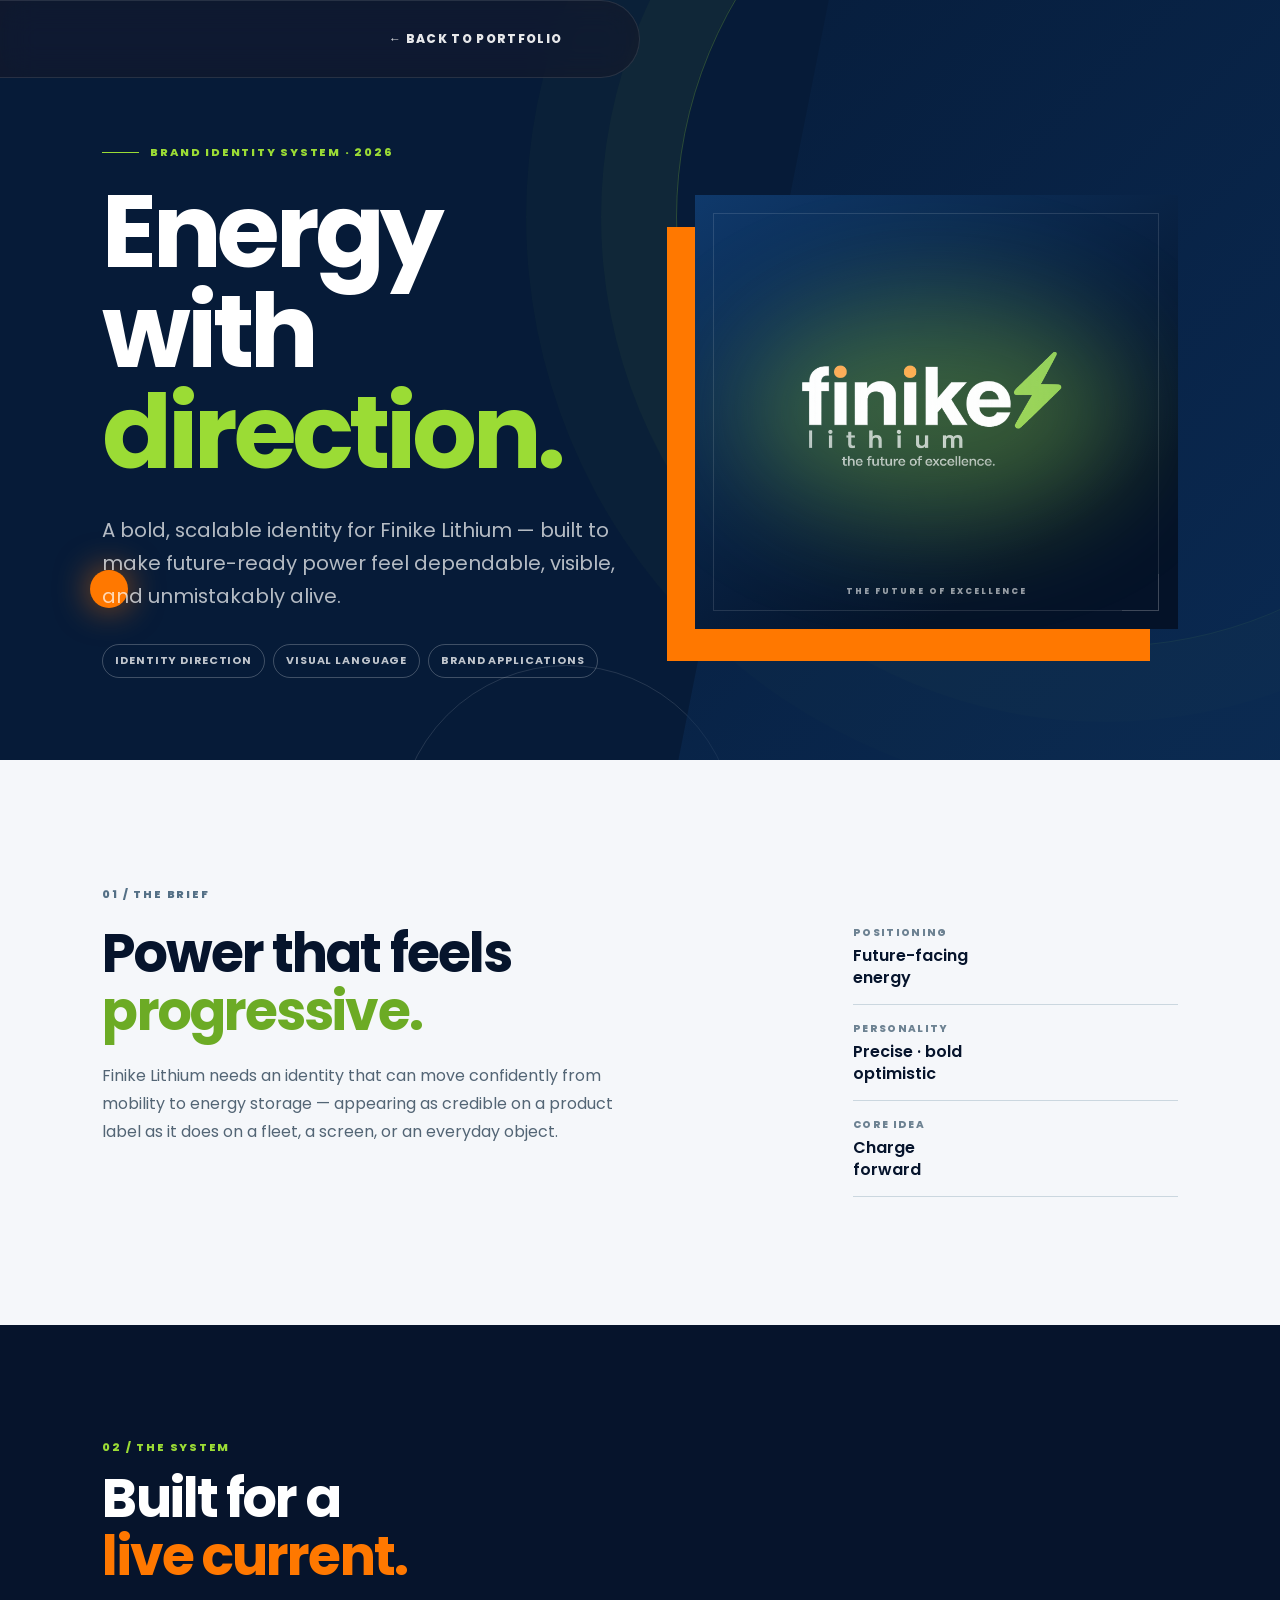
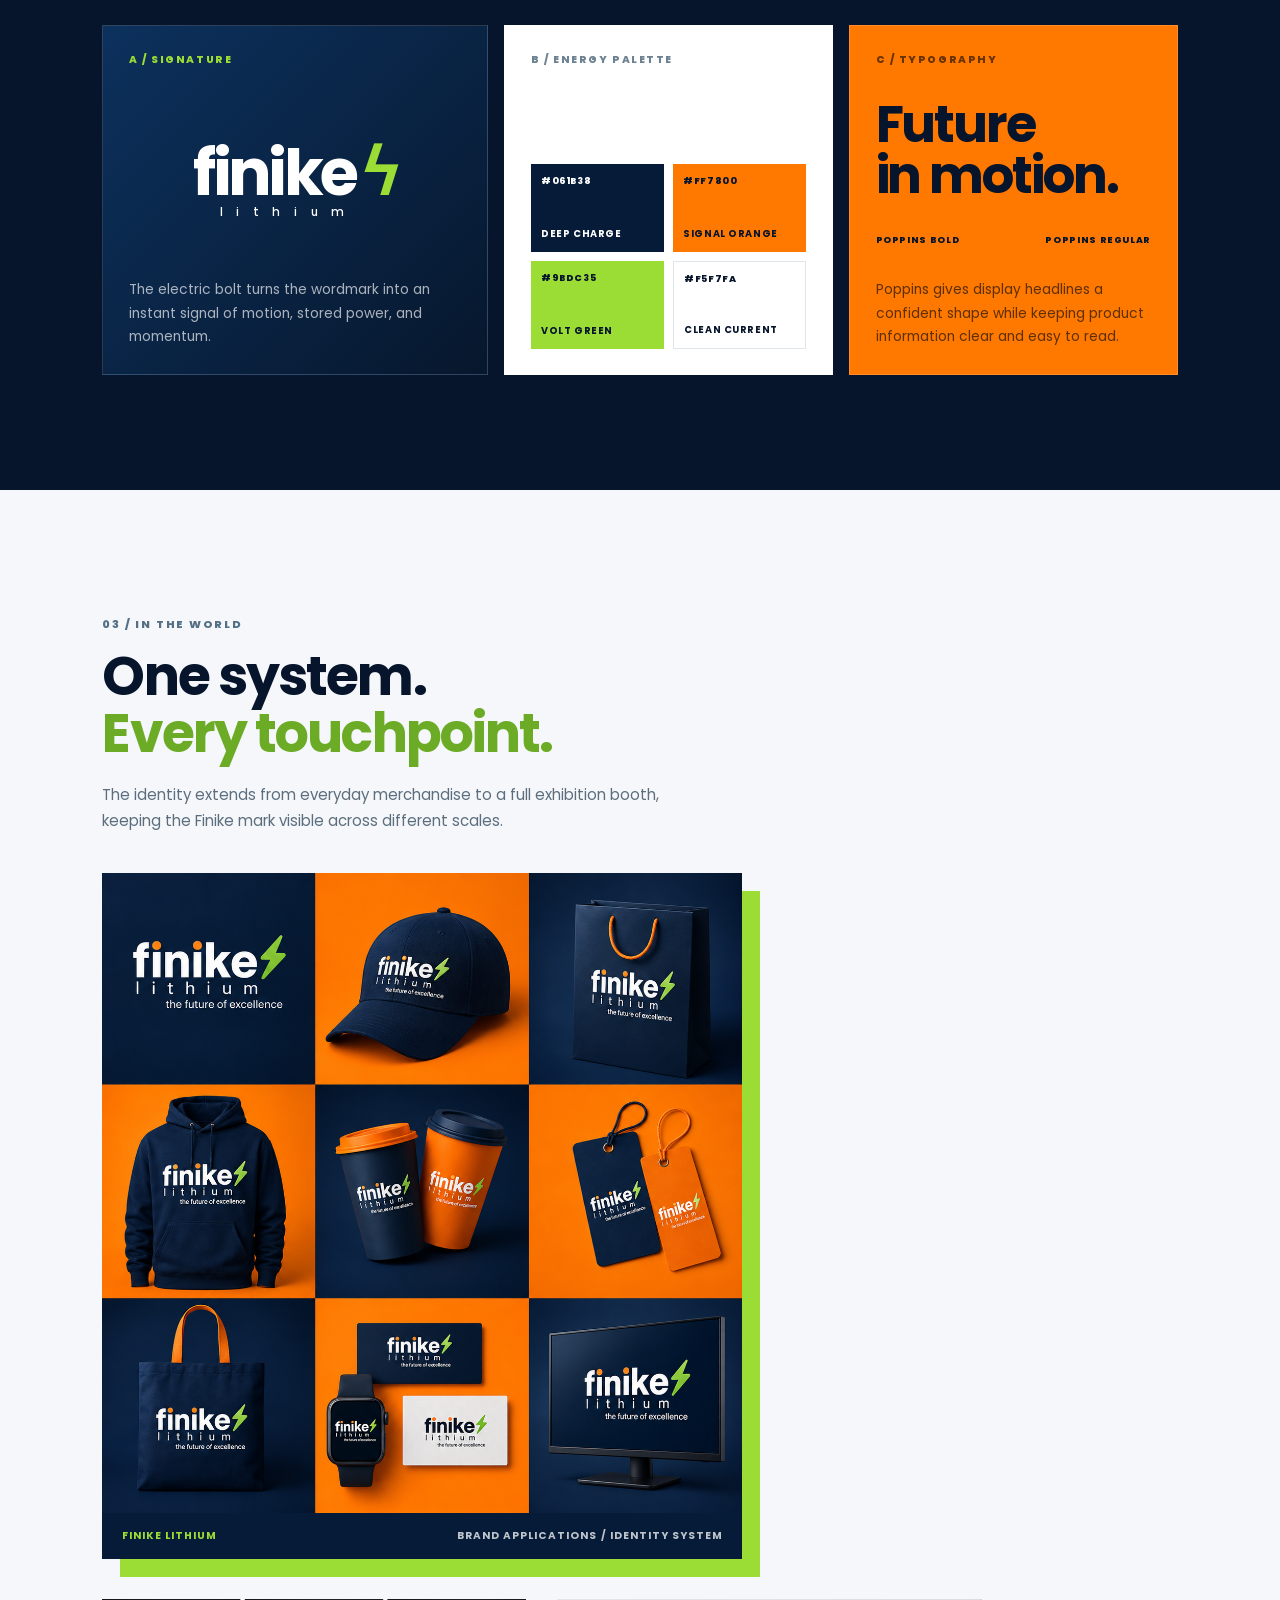
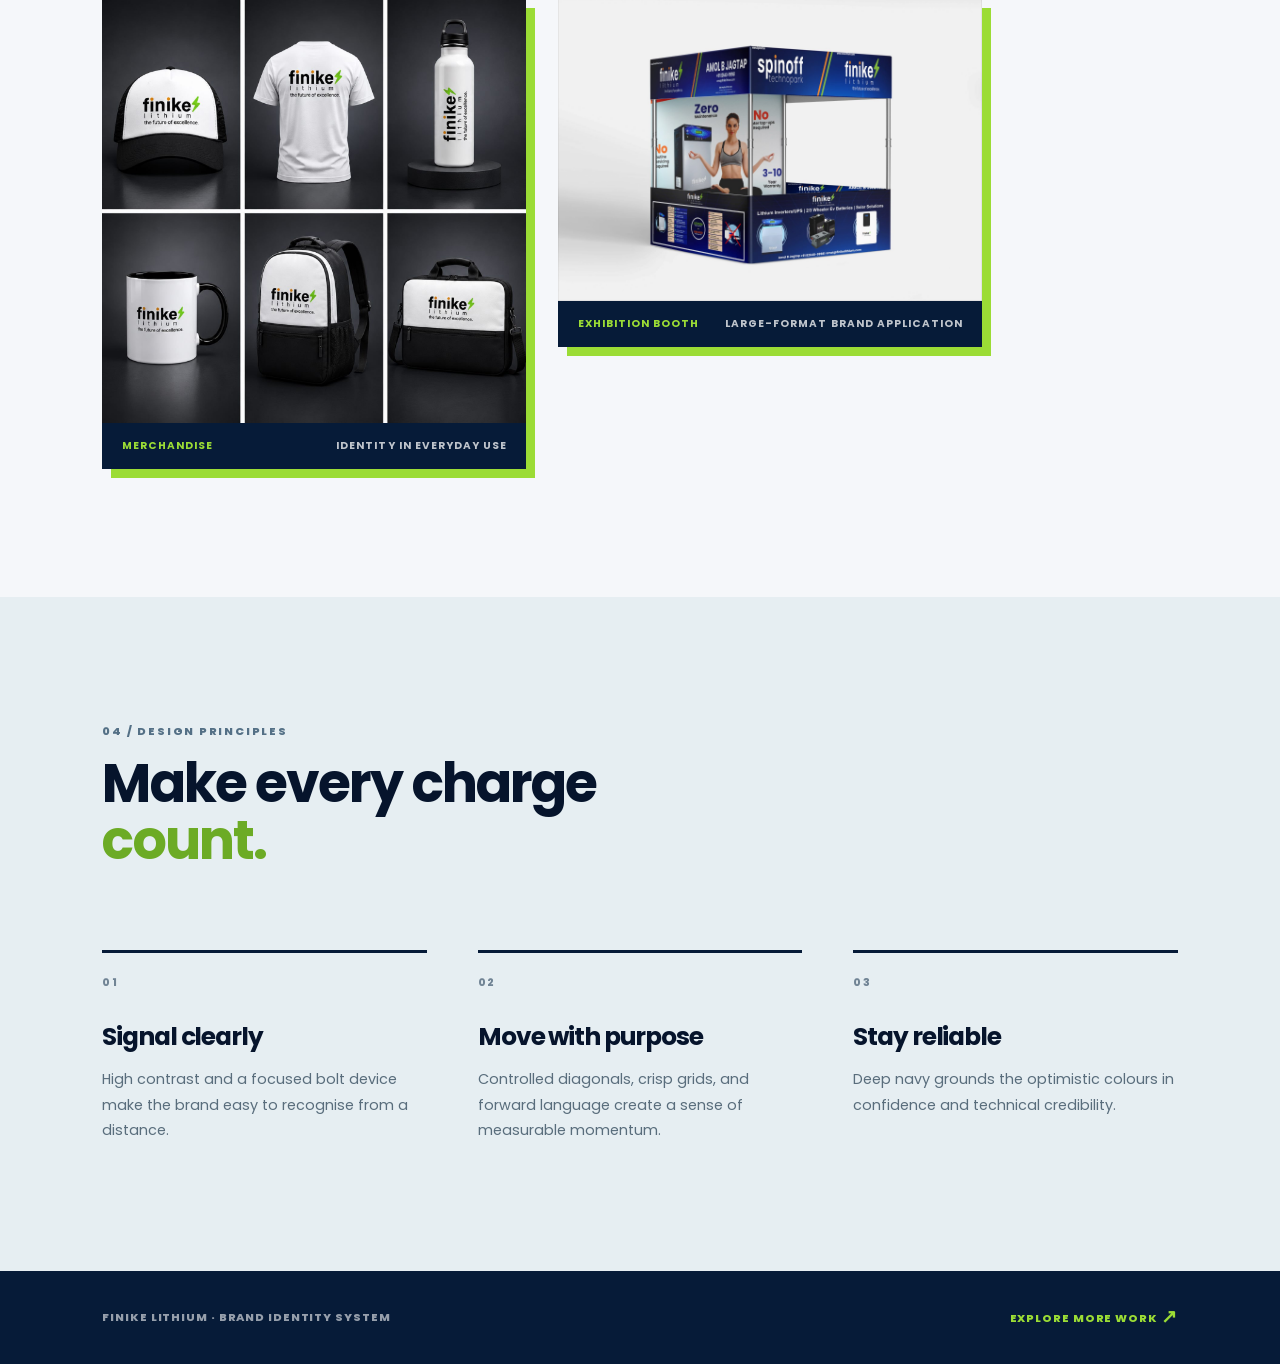
==== commit 8d8efb42: "Update portfolio galleries, branding, and interactions" ====
--- a/branding.html
+++ b/branding.html
@@ -7,7 +7,7 @@
   <title>Finike Lithium Brand Identity — Vishal Kumar</title>
   <link rel="preconnect" href="https://fonts.googleapis.com">
   <link rel="preconnect" href="https://fonts.gstatic.com" crossorigin>
-  <link href="https://fonts.googleapis.com/css2?family=Manrope:wght@400;500;600;700;800&family=Space+Grotesk:wght@400;500;600;700&display=swap" rel="stylesheet">
+  <link href="https://fonts.googleapis.com/css2?family=Poppins:wght@400;500;600;700;800&display=swap" rel="stylesheet">
   <link rel="stylesheet" href="styles.css">
 </head>
 <body class="finike-page">
@@ -71,8 +71,8 @@
         <article class="finike-card finike-type-card">
           <p class="finike-card-index">C / Typography</p>
           <p class="finike-type-display">Future<br>in motion.</p>
-          <div class="finike-type-spec"><span>SPACE GROTESK</span><span>MANROPE</span></div>
-          <p>A geometric display face gives the brand a technical edge; a calm sans-serif keeps product information clear and human.</p>
+          <div class="finike-type-spec"><span>POPPINS BOLD</span><span>POPPINS REGULAR</span></div>
+          <p>Poppins gives display headlines a confident shape while keeping product information clear and easy to read.</p>
         </article>
       </div>
     </section>
@@ -81,12 +81,22 @@
       <div class="finike-application-header">
         <p class="finike-section-label">03 / In the world</p>
         <h2 id="applications-title">One system.<br><span>Every touchpoint.</span></h2>
-        <p>The supplied brand application board demonstrates a flexible system across merchandise, digital surfaces, stationery, and packaging moments.</p>
+        <p>The identity extends from everyday merchandise to a full exhibition booth, keeping the Finike mark visible across different scales.</p>
       </div>
-      <figure class="finike-board">
-        <img src="assets/png/Branding%20Finike%20Lithium.png" alt="Finike Lithium branded cap, shopping bag, sweatshirt, coffee cups, tags, tote, cards, watch and monitor" loading="lazy">
+      <figure class="finike-board finike-board--square">
+        <img src="assets/png/Branding%20Finike%20Lithium.png" alt="Finike Lithium branded cap, shopping bag, sweatshirt, coffee cups, tags, tote, cards, watch and monitor" width="1254" height="1254" loading="lazy">
         <figcaption><span>Finike Lithium</span><span>Brand applications / identity system</span></figcaption>
       </figure>
+      <div class="finike-application-grid">
+        <figure class="finike-board finike-board--detail">
+          <img src="assets/spinoff/finike-merchandise.jpg" alt="Finike Lithium logo applied to a cap, shirt, bottle, mug and bags" width="1400" height="1400" loading="lazy" decoding="async">
+          <figcaption><span>Merchandise</span><span>Identity in everyday use</span></figcaption>
+        </figure>
+        <figure class="finike-board finike-board--detail finike-board--booth">
+          <img src="assets/spinoff/finike-exhibition-booth.jpg" alt="Spinoff Technopark and Finike Lithium branded exhibition booth mockup" width="1800" height="1280" loading="lazy" decoding="async">
+          <figcaption><span>Exhibition booth</span><span>Large-format brand application</span></figcaption>
+        </figure>
+      </div>
     </section>
 
     <section class="finike-principles" aria-labelledby="principles-title">
--- a/styles.css
+++ b/styles.css
@@ -66,15 +66,59 @@
   z-index: 0;
   overflow: hidden;
   pointer-events: none;
+  perspective: 900px;
+  background: radial-gradient(ellipse at 84% 42%, rgba(163, 230, 53, .055), transparent 42%);
+}
+.bg-blobs::before,
+.bg-blobs::after {
+  content: '';
+  position: absolute;
+  pointer-events: none;
+  will-change: transform;
+}
+.bg-blobs::before {
+  width: clamp(380px, 45vw, 660px);
+  aspect-ratio: 1;
+  top: 13%;
+  right: -10%;
+  border-radius: 50%;
+  opacity: .6;
+  background:
+    radial-gradient(circle at 28% 25%, rgba(255, 255, 255, .52), transparent 12%),
+    radial-gradient(circle at 34% 31%, rgba(163, 230, 53, .8), transparent 29%),
+    radial-gradient(circle at 39% 35%, #247d87 3%, #193457 39%, #10182c 65%, #060b18 79%);
+  box-shadow:
+    inset -34px -42px 70px rgba(1, 5, 15, .9),
+    inset 20px 18px 52px rgba(142, 252, 223, .2),
+    0 0 90px rgba(64, 204, 173, .17);
+  animation: orbit-core-float 19s ease-in-out infinite alternate;
+}
+.bg-blobs::after {
+  width: clamp(540px, 62vw, 920px);
+  aspect-ratio: 1;
+  top: 2%;
+  right: -18%;
+  border: 2px solid rgba(163, 230, 53, .24);
+  border-radius: 50%;
+  opacity: .72;
+  box-shadow:
+    0 0 0 34px rgba(0, 217, 192, .035),
+    0 0 0 74px rgba(123, 92, 255, .025),
+    0 0 32px rgba(163, 230, 53, .16),
+    inset 0 0 30px rgba(0, 217, 192, .12);
+  transform: rotateX(69deg) rotateZ(-27deg);
+  animation: orbit-ring-drift 24s ease-in-out infinite alternate;
 }
 .bg-blob {
   position: absolute;
-  filter: blur(70px);
-  opacity: 0.55;
+  filter: blur(85px);
+  opacity: 0.38;
   mix-blend-mode: screen;
   will-change: transform, border-radius;
 }
-.light .bg-blob { mix-blend-mode: multiply; opacity: 0.35; }
+.light .bg-blob { mix-blend-mode: multiply; opacity: 0.25; }
+.light .bg-blobs::before { opacity: .18; }
+.light .bg-blobs::after { opacity: .3; }
 
 .bg-blob.b1 {
   width: 420px; height: 460px; top: 90%; left: -8%;
@@ -125,8 +169,20 @@
   70%  { transform: translateY(-160vh) translateX(-25px) scale(0.9); border-radius: 58% 42% 50% 50% / 42% 58% 42% 58%; }
   100% { transform: translateY(-230vh) translateX(0) scale(0.95); border-radius: 55% 45% 60% 40% / 45% 55% 45% 55%; }
 }
+@keyframes orbit-core-float {
+  from { transform: translate3d(0, 0, 0) rotate(-8deg) scale(1); }
+  to { transform: translate3d(-24px, -38px, 0) rotate(9deg) scale(1.04); }
+}
+@keyframes orbit-ring-drift {
+  from { transform: rotateX(69deg) rotateZ(-27deg) translate3d(0, 0, 0); }
+  to { transform: rotateX(62deg) rotateZ(-12deg) translate3d(-18px, -12px, 0); }
+}
+@media (max-width: 700px) {
+  .bg-blobs::before { width: 92vw; top: 16%; right: -50%; opacity: .32; }
+  .bg-blobs::after { width: 124vw; top: 12%; right: -75%; opacity: .34; }
+}
 @media (prefers-reduced-motion: reduce) {
-  .bg-blob { animation: none; }
+  .bg-blob, .bg-blobs::before, .bg-blobs::after { animation: none; }
 }
 
 /* ---------- navigation ---------- */
@@ -244,9 +300,101 @@
   transform: translateY(0);
 }
 
+/* ---------- portfolio slide motion ---------- */
+.motion-ready .slide-in {
+  --slide-x: 48px;
+  opacity: 0;
+  transform: translate3d(var(--slide-x), 0, 0);
+  transition: opacity .7s ease var(--slide-delay, 0ms),
+              transform .8s cubic-bezier(.16, 1, .3, 1) var(--slide-delay, 0ms),
+              border-color var(--tr);
+}
+.motion-ready .slide-in:nth-child(even) { --slide-x: -48px; }
+.motion-ready .slide-in.visible { opacity: 1; transform: translate3d(0, 0, 0); }
+.motion-ready .slide-in.visible:hover { transform: translateY(-4px); }
+.motion-ready .slide-in .card-img img,
+.motion-ready .slide-in .showcase-img img { transition: transform .8s cubic-bezier(.16, 1, .3, 1); }
+.motion-ready .slide-in.visible:hover .card-img img,
+.motion-ready .slide-in.visible:hover .showcase-img img { transform: scale(1.045); }
+
+body::after {
+  content: '';
+  position: fixed;
+  z-index: 10000;
+  inset: 0;
+  pointer-events: none;
+  background: linear-gradient(90deg, var(--green) 0 12px, var(--bg) 12px 100%);
+  transform: translate3d(-101%, 0, 0);
+  transition: transform .44s cubic-bezier(.76, 0, .24, 1);
+}
+body.page-sliding-out::after { transform: translate3d(0, 0, 0); }
+
+@media (prefers-reduced-motion: reduce) {
+  .fade-up, .fade-up.visible, .slide-in, .slide-in.visible { opacity: 1; transform: none; transition: none; }
+  body::after { display: none; }
+}
+
 /* ---------- hero ---------- */
 #home {
   align-items: flex-start;
+}
+.availability-badge {
+  position: absolute;
+  top: 1.35rem;
+  left: 3%;
+  z-index: 1001;
+  display: inline-flex;
+  align-items: center;
+  gap: .7rem;
+  padding: .65rem .85rem;
+  border: 1px solid var(--green);
+  border-radius: 14px;
+  background: #151c17;
+  color: #f7ffe9;
+  box-shadow: 0 0 12px color-mix(in srgb, var(--green) 35%, transparent), inset 0 0 20px color-mix(in srgb, var(--green) 10%, transparent);
+  transition: transform var(--tr), box-shadow var(--tr);
+  animation: availability-pulse 2.2s ease-in-out infinite;
+}
+.availability-badge::before {
+  content: '';
+  position: absolute;
+  inset: -5px;
+  border: 2px solid var(--green);
+  border-radius: 19px;
+  pointer-events: none;
+  animation: availability-ring 2.2s ease-out infinite;
+}
+.availability-badge:hover { transform: translateY(-3px); box-shadow: 0 0 24px color-mix(in srgb, var(--green) 60%, transparent); }
+.availability-badge:focus-visible { outline: 2px solid var(--green); outline-offset: 4px; }
+.availability-light {
+  flex: 0 0 10px;
+  width: 10px;
+  height: 10px;
+  border-radius: 50%;
+  background: var(--green);
+  box-shadow: 0 0 8px var(--green), 0 0 18px var(--green);
+  animation: availability-glow 2.4s ease-in-out infinite;
+}
+.availability-copy { display: flex; flex-direction: column; line-height: 1.25; }
+.availability-copy strong { color: var(--green); font: 800 .72rem 'Unbounded', sans-serif; letter-spacing: .05em; white-space: nowrap; }
+.availability-copy small { margin-top: .22rem; color: #e8f4db; font: 500 .7rem 'Inter', sans-serif; white-space: nowrap; }
+.availability-arrow { align-self: flex-start; color: var(--green); font-size: 1.1rem; line-height: 1; }
+@keyframes availability-pulse {
+  0%, 100% { box-shadow: 0 0 12px color-mix(in srgb, var(--green) 40%, transparent), inset 0 0 20px color-mix(in srgb, var(--green) 10%, transparent); }
+  50% { box-shadow: 0 0 22px color-mix(in srgb, var(--green) 85%, transparent), 0 0 46px color-mix(in srgb, var(--green) 50%, transparent), inset 0 0 26px color-mix(in srgb, var(--green) 22%, transparent); }
+}
+@keyframes availability-ring {
+  0% { opacity: .8; transform: scale(1); }
+  75%, 100% { opacity: 0; transform: scale(1.16); }
+}
+@keyframes availability-glow { 50% { opacity: .65; box-shadow: 0 0 4px var(--green), 0 0 10px var(--green); } }
+@media (max-width: 1250px) {
+  #home { padding-top: 10.2rem; }
+  .availability-badge { top: 5.4rem; left: 6%; }
+}
+@media (prefers-reduced-motion: reduce) {
+  .availability-badge, .availability-badge::before, .availability-light { animation: none; }
+  .availability-badge::before { opacity: .5; }
 }
 .hero-grid {
   position: relative;
@@ -294,6 +442,14 @@
   max-width: 500px;
   margin-top: 0.6rem;
 }
+.hero-visual {
+  flex: 0 0 min(340px, 38vw);
+  display: flex;
+  flex-direction: column;
+  align-items: center;
+  gap: 1.8rem;
+  min-width: 0;
+}
 .hero-photo-wrap {
   position: relative;
   flex: 0 0 auto;
@@ -322,6 +478,134 @@
   width: 100%;
   height: 100%;
   object-fit: cover;
+}
+.festival-card {
+  position: relative;
+  width: 100%;
+  display: flex;
+  align-items: center;
+  gap: .8rem;
+  padding: .85rem;
+  border: 1px solid color-mix(in srgb, var(--green) 38%, var(--border));
+  border-radius: 20px;
+  background: var(--surface-card);
+  box-shadow: 0 14px 36px rgba(0, 0, 0, .13);
+}
+.festival-art {
+  flex: 0 0 88px;
+  width: 88px;
+  height: 88px;
+  border-radius: 14px;
+  object-fit: cover;
+  background: var(--surface);
+}
+.festival-copy { min-width: 0; }
+.festival-eyebrow {
+  color: var(--green);
+  font-size: .66rem;
+  font-weight: 800;
+  letter-spacing: .09em;
+  text-transform: uppercase;
+}
+.festival-copy h2 {
+  margin-top: .2rem;
+  font-size: clamp(1rem, 1.6vw, 1.2rem);
+  line-height: 1.2;
+}
+.festival-message {
+  margin-top: .3rem;
+  color: var(--text-dim);
+  font-size: .76rem;
+  line-height: 1.45;
+}
+.festival-more { display: flex; flex-wrap: wrap; gap: .3rem; margin-top: .4rem; }
+.festival-more:empty { display: none; }
+.festival-more span {
+  padding: .15rem .4rem;
+  border: 1px solid var(--border);
+  border-radius: 100px;
+  color: var(--text-dim);
+  font-size: .63rem;
+  line-height: 1.3;
+}
+.festival-source { display: inline-block; margin-top: .45rem; color: var(--green); font-size: .66rem; font-weight: 600; }
+.festival-source[hidden] { display: none; }
+.mascot-playground {
+  position: relative;
+  z-index: 2;
+  display: flex;
+  align-items: center;
+  gap: .8rem;
+  width: min(520px, 100%);
+  min-height: 132px;
+  margin-top: 2rem;
+  padding: .6rem 1.1rem .6rem .4rem;
+  border: 1px solid color-mix(in srgb, var(--green) 35%, var(--border));
+  border-radius: 18px;
+  background: radial-gradient(circle at 12% 70%, color-mix(in srgb, var(--green) 17%, transparent), transparent 34%), var(--surface-card);
+  box-shadow: 0 16px 50px rgba(0, 0, 0, .13);
+  overflow: hidden;
+}
+.mascot-character {
+  position: relative;
+  flex: 0 0 100px;
+  height: 116px;
+  border: 0;
+  background: none;
+  cursor: pointer;
+  touch-action: manipulation;
+}
+.mascot-character img {
+  position: absolute;
+  left: 50%;
+  bottom: -8px;
+  width: 100px;
+  height: 138px;
+  object-fit: contain;
+  transform: translateX(-50%);
+  transform-origin: 50% 90%;
+  filter: drop-shadow(0 8px 12px rgba(0, 0, 0, .3));
+  animation: mascot-float 3.4s ease-in-out infinite;
+}
+.mascot-character:focus-visible { outline: 2px solid var(--green); border-radius: 16px; }
+.mascot-copy { position: relative; z-index: 1; }
+.mascot-copy .eyebrow { font-size: .65rem; margin-bottom: .2rem; }
+.mascot-copy h2 { font-size: clamp(1.15rem, 2vw, 1.4rem); line-height: 1.1; }
+.mascot-copy h2 span { color: var(--green); }
+.mascot-copy #mascotMessage { color: var(--text-dim); font-size: .8rem; line-height: 1.35; margin-top: .3rem; }
+.mascot-hint {
+  margin-top: .5rem;
+  padding: .25rem .7rem;
+  border: 1px solid var(--green);
+  border-radius: 999px;
+  background: color-mix(in srgb, var(--green) 14%, var(--surface));
+  color: var(--green);
+  font: 700 .9rem 'Caveat', cursive;
+  cursor: pointer;
+  transition: transform var(--tr), box-shadow var(--tr), background var(--tr);
+}
+.mascot-hint:hover { transform: translateY(-3px); background: color-mix(in srgb, var(--green) 25%, var(--surface)); box-shadow: 0 0 18px color-mix(in srgb, var(--green) 35%, transparent); }
+.mascot-hint:focus-visible { outline: 2px solid var(--green); outline-offset: 3px; }
+.mascot-spark { position: absolute; z-index: 2; color: var(--green); opacity: 0; pointer-events: none; }
+.mascot-spark-one { top: 12px; right: 0; font-size: 1.4rem; }
+.mascot-spark-two { top: 35px; left: 4px; color: var(--teal); font-size: 1.1rem; }
+.mascot-spark-three { top: 62px; right: 3px; color: var(--orange); font-size: .9rem; }
+.mascot-playground[data-move="jump"] .mascot-character img { animation: mascot-jump .8s ease-out; }
+.mascot-playground[data-move="spin"] .mascot-character img { animation: mascot-spin 1s ease-in-out; }
+.mascot-playground[data-move="wave"] .mascot-character img { animation: mascot-wave .75s ease-in-out; }
+.mascot-playground[data-move="paint"] .mascot-character img { animation: mascot-paint .9s ease-in-out; }
+.mascot-playground[data-move="paint"] .mascot-spark { animation: mascot-spark .8s ease-out forwards; }
+.mascot-playground[data-move="paint"] .mascot-spark-two { animation-delay: .1s; }
+.mascot-playground[data-move="paint"] .mascot-spark-three { animation-delay: .2s; }
+@keyframes mascot-float { 50% { transform: translate(-50%, -6px) rotate(2deg); } }
+@keyframes mascot-jump { 40% { transform: translate(-50%, -35px) scale(1.05); } 70% { transform: translate(-50%, 2px) scale(.97); } }
+@keyframes mascot-spin { 50% { transform: translateX(-50%) rotate(180deg) scale(.9); } 100% { transform: translateX(-50%) rotate(360deg); } }
+@keyframes mascot-wave { 30% { transform: translateX(-50%) rotate(-8deg); } 65% { transform: translateX(-50%) rotate(8deg); } }
+@keyframes mascot-paint { 40% { transform: translateX(-50%) rotate(-12deg) scale(1.06); } 75% { transform: translateX(-50%) rotate(7deg); } }
+@keyframes mascot-spark { 20% { opacity: 1; transform: scale(1.4) translateY(-8px); } 100% { opacity: 0; transform: scale(.5) translateY(-28px); } }
+@media (prefers-reduced-motion: reduce) {
+  .mascot-character img, .mascot-playground[data-move] .mascot-character img,
+  .mascot-playground[data-move="paint"] .mascot-spark { animation: none; }
 }
 .cta-btn {
   display: inline-flex;
@@ -401,12 +685,13 @@
   z-index: 2;
 }
 .toc-card {
+  --neon: var(--green);
   position: relative;
   display: flex;
   flex-direction: column;
   justify-content: flex-end;
   padding: 1.8rem;
-  min-height: 220px;
+  min-height: 240px;
   border-radius: 16px;
   background: var(--surface-card);
   border: 1px solid var(--border);
@@ -414,11 +699,72 @@
   transition: transform var(--tr), border-color var(--tr);
   cursor: pointer;
 }
+.toc-card:nth-child(2) { --neon: var(--pink); }
+.toc-card:nth-child(3) { --neon: var(--teal); }
+.toc-card:nth-child(4) { --neon: var(--amber); }
+.toc-card:nth-child(5) { --neon: var(--purple); }
+.toc-card:nth-child(6) { --neon: var(--orange); }
+.toc-card::before {
+  content: '';
+  position: absolute;
+  width: 190px;
+  height: 190px;
+  top: -75px;
+  right: -55px;
+  border-radius: 50%;
+  background: radial-gradient(circle, color-mix(in srgb, var(--neon) 20%, transparent), transparent 68%);
+  pointer-events: none;
+}
 .toc-card:hover {
   transform: translateY(-4px);
-  border-color: var(--green);
+  border-color: var(--neon);
+  box-shadow: 0 12px 36px color-mix(in srgb, var(--neon) 13%, transparent);
+}
+.toc-card:focus-visible { outline: 2px solid var(--neon); outline-offset: 4px; }
+.toc-card .toc-neon {
+  position: absolute;
+  top: 1.35rem;
+  right: 1.35rem;
+  z-index: 1;
+  width: 76px;
+  height: 76px;
+  display: grid;
+  place-items: center;
+  color: var(--neon);
+  background: #151521;
+  border: 1px solid color-mix(in srgb, var(--neon) 65%, transparent);
+  border-radius: 22px;
+  box-shadow: inset 0 0 17px color-mix(in srgb, var(--neon) 13%, transparent),
+              0 0 12px color-mix(in srgb, var(--neon) 27%, transparent),
+              0 0 30px color-mix(in srgb, var(--neon) 12%, transparent);
+  transform: rotate(7deg);
+  animation: neon-breathe 3.6s ease-in-out infinite;
+}
+.toc-card:nth-child(2) .toc-neon { animation-delay: -.55s; transform: rotate(-8deg); }
+.toc-card:nth-child(3) .toc-neon { animation-delay: -1.1s; }
+.toc-card:nth-child(4) .toc-neon { animation-delay: -1.65s; transform: rotate(-7deg); }
+.toc-card:nth-child(5) .toc-neon { animation-delay: -2.2s; }
+.toc-card:nth-child(6) .toc-neon { animation-delay: -2.75s; transform: rotate(-8deg); }
+.toc-card .toc-neon svg {
+  width: 48px;
+  height: 48px;
+  stroke: currentColor;
+  stroke-width: 2.7;
+  stroke-linecap: round;
+  stroke-linejoin: round;
+  filter: drop-shadow(0 0 5px currentColor);
+}
+.toc-card:hover .toc-neon { box-shadow: 0 0 20px var(--neon), 0 0 48px color-mix(in srgb, var(--neon) 45%, transparent); }
+@keyframes neon-breathe {
+  0%, 100% { filter: brightness(1); }
+  50% { filter: brightness(1.4); }
+}
+@media (prefers-reduced-motion: reduce) {
+  .toc-card .toc-neon { animation: none; }
 }
 .toc-card .toc-number {
+  position: relative;
+  z-index: 1;
   font-family: 'Unbounded', sans-serif;
   font-size: 0.75rem;
   font-weight: 700;
@@ -427,6 +773,8 @@
   letter-spacing: 1px;
 }
 .toc-card .toc-title {
+  position: relative;
+  z-index: 1;
   font-family: 'Bricolage Grotesque', sans-serif;
   font-size: 1.3rem;
   font-weight: 800;
@@ -438,6 +786,7 @@
   font-size: 1.5rem;
   color: var(--green);
   position: relative;
+  z-index: 1;
   top: -0.1em;
 }
 .toc-card .toc-thumb {
@@ -562,6 +911,85 @@
 }
 .timeline-content ul.desc-list li { margin-bottom: 0.3rem; }
 
+/* ---------- experience logo ticker ---------- */
+.employer-ticker {
+  width: min(100%, 1100px);
+  margin: 4rem auto 0;
+  position: relative;
+  z-index: 2;
+}
+.employer-ticker-heading {
+  display: flex;
+  align-items: end;
+  justify-content: space-between;
+  gap: 1rem;
+  margin-bottom: 1.3rem;
+}
+.employer-ticker-heading h3 { font-size: clamp(1.5rem, 3vw, 2rem); line-height: 1.1; }
+.ticker-live {
+  display: inline-flex;
+  align-items: center;
+  gap: .55rem;
+  padding: .45rem .85rem;
+  border: 1px solid var(--border);
+  border-radius: 100px;
+  color: var(--text-dim);
+  font-size: .7rem;
+  font-weight: 700;
+  letter-spacing: .08em;
+  text-transform: uppercase;
+  white-space: nowrap;
+}
+.ticker-live span { width: 7px; height: 7px; border-radius: 50%; background: var(--green); box-shadow: 0 0 12px var(--green); }
+.employer-ticker-window {
+  overflow: hidden;
+  padding: .25rem 0;
+  mask-image: linear-gradient(90deg, transparent, #000 4%, #000 96%, transparent);
+}
+.employer-ticker-track {
+  display: flex;
+  width: max-content;
+  animation: employer-scroll 28s linear infinite;
+  will-change: transform;
+}
+.employer-ticker-window:hover .employer-ticker-track { animation-play-state: paused; }
+.employer-ticker-set { display: flex; gap: 1rem; flex: none; padding-right: 1rem; }
+.employer-logo-card {
+  width: clamp(235px, 27vw, 320px);
+  flex: none;
+  overflow: hidden;
+  border: 1px solid var(--border);
+  border-radius: 16px;
+  background: var(--surface-card);
+}
+.employer-logo-media {
+  height: 140px;
+  display: flex;
+  align-items: center;
+  justify-content: center;
+  padding: 1rem;
+}
+.employer-logo-media img { display: block; width: 100%; max-width: 220px; height: 105px; object-fit: contain; }
+.employer-logo-media--vidyut, .employer-logo-media--ss { background: #f7f7f5; }
+.employer-logo-media--ss img { max-width: 105px; }
+.employer-logo-media--spinoff { background: #fff; }
+.employer-logo-media--spinoff img { max-width: 240px; height: 95px; }
+.employer-logo-media--finike { background: #081725; }
+.employer-logo-media--finike img { max-width: 235px; height: 120px; }
+.employer-logo-card > span { display: block; padding: .8rem 1rem; color: var(--text); font-size: .82rem; font-weight: 700; white-space: nowrap; }
+@keyframes employer-scroll { to { transform: translate3d(-50%, 0, 0); } }
+@media (max-width: 600px) {
+  .employer-ticker { margin-top: 3rem; }
+  .employer-ticker-heading { align-items: start; flex-direction: column; }
+  .employer-logo-card { width: 240px; }
+}
+@media (prefers-reduced-motion: reduce) {
+  .employer-ticker-window { mask-image: none; }
+  .employer-ticker-track { width: 100%; animation: none; }
+  .employer-ticker-set:first-child { flex-wrap: wrap; justify-content: center; width: 100%; }
+  .employer-ticker-set[aria-hidden="true"] { display: none; }
+}
+
 /* ---------- footer ---------- */
 footer {
   padding: 7rem 6% 5rem;
@@ -791,7 +1219,7 @@
 }
 .logo-item {
   aspect-ratio: 1;
-  background: var(--surface-card);
+  background: #fff;
   border: 1px solid var(--border);
   border-radius: 12px;
   display: flex;
@@ -802,11 +1230,12 @@
   transition: all 0.4s ease;
 }
 .logo-item img {
-  width: 50%;
-  height: 50%;
+  width: 100%;
+  height: 100%;
   object-fit: contain;
   transition: width 0.4s ease, height 0.4s ease;
 }
+.logo-item--borderless img { height: auto; clip-path: inset(2px); }
 .logo-item.expanded {
   position: fixed;
   top: 50%;
@@ -824,13 +1253,7 @@
   width: 90%;
   height: 90%;
 }
-.logo-item .placeholder-text {
-  font-family: 'Caveat', cursive;
-  font-size: 1rem;
-  color: var(--green);
-  opacity: 0.4;
-}
-
+.logo-item--borderless.expanded img { height: auto; }
 /* ---------- showcase grid (social / packaging / print) ---------- */
 .showcase-grid {
   display: grid;
@@ -875,6 +1298,81 @@
   color: var(--text-dim);
   font-size: 0.85rem;
 }
+
+/* ---------- portfolio image galleries ---------- */
+.gallery-section {
+  padding: 0 6% 4rem;
+  position: relative;
+  z-index: 2;
+}
+.gallery-section .showcase-grid { padding: 0; }
+.gallery-intro { margin-bottom: 2rem; }
+.gallery-intro h2 {
+  font-family: 'Bricolage Grotesque', sans-serif;
+  font-size: clamp(1.7rem, 3vw, 2.5rem);
+  line-height: 1.15;
+  margin: .35rem 0 .6rem;
+}
+.gallery-intro > p:last-child {
+  max-width: 580px;
+  color: var(--text-dim);
+  font-size: .95rem;
+}
+.work-gallery .showcase-img {
+  position: relative;
+  overflow: hidden;
+  color: inherit;
+  text-decoration: none;
+}
+.work-gallery .showcase-img--landscape { aspect-ratio: 4 / 3; }
+.work-gallery .showcase-img--square { aspect-ratio: 1 / 1; }
+.work-gallery .showcase-img--portrait { aspect-ratio: 3 / 4; }
+.work-gallery .showcase-img img { object-fit: contain; }
+.occasions-grid { grid-template-columns: repeat(4, minmax(0, 1fr)); gap: 1.5rem; width: min(100%, 1100px); align-items: start; }
+.occasions-grid .showcase-item { min-width: 0; }
+.occasions-grid .showcase-img, .occasions-grid .showcase-img--portrait { display: block; aspect-ratio: auto; }
+.occasions-grid .showcase-img img { display: block; width: 100%; height: auto; }
+@media (max-width: 760px) { .occasions-grid { grid-template-columns: repeat(2, minmax(0, 1fr)); } }
+@media (max-width: 540px) { .occasions-grid { grid-template-columns: 1fr; max-width: 390px; } }
+.work-gallery .showcase-img:focus-visible { outline: 3px solid var(--green); outline-offset: -3px; }
+.website-banner-source { display: inline-block; margin-top: 1rem; color: var(--green); font-size: .85rem; font-weight: 700; }
+.website-banner-source:focus-visible { outline: 2px solid var(--green); outline-offset: 4px; }
+.site-banner-grid { grid-template-columns: repeat(2, minmax(0, 1fr)); }
+.site-banner-grid .site-banner-image { aspect-ratio: 2.5 / 1; background: #071b3b; }
+.site-banner-grid .site-banner-image img { object-fit: contain; }
+.site-banner-grid--hardware .site-banner-image { aspect-ratio: 2.6 / 1; background: #b8946c; }
+@media (max-width: 768px) { .site-banner-grid { grid-template-columns: 1fr; } }
+.image-open {
+  position: absolute;
+  right: .7rem;
+  bottom: .7rem;
+  padding: .35rem .65rem;
+  border-radius: 999px;
+  background: rgba(15, 15, 26, .82);
+  color: #fff;
+  font: 600 .7rem 'Inter', sans-serif;
+}
+
+/* ---------- Finike Store UI/UX gallery ---------- */
+.finike-store-work, .finike-hardware-work { padding-bottom: 5rem; }
+.finike-store-work .gallery-intro h2 .script-label, .finike-hardware-work .gallery-intro h2 .script-label { font-family: 'Caveat', cursive; color: var(--green); font-size: .8em; font-weight: 700; }
+.finike-store-grid, .finike-hardware-grid { display: grid; grid-template-columns: repeat(3, minmax(0, 1fr)); gap: 1.6rem; }
+.finike-store-shot, .finike-hardware-shot { overflow: hidden; border: 1px solid var(--border); border-radius: 16px; background: var(--surface-card); transition: transform var(--tr), border-color var(--tr); }
+.finike-store-shot:hover, .finike-hardware-shot:hover { transform: translateY(-4px); border-color: var(--green); }
+.motion-ready .finike-store-shot.fade-up, .motion-ready .finike-hardware-shot.fade-up { transform: translate3d(48px, 0, 0); transition: opacity .7s ease var(--slide-delay, 0ms), transform .8s cubic-bezier(.16, 1, .3, 1) var(--slide-delay, 0ms), border-color var(--tr); }
+.motion-ready .finike-store-shot.fade-up:nth-child(even), .motion-ready .finike-hardware-shot.fade-up:nth-child(even) { transform: translate3d(-48px, 0, 0); }
+.motion-ready .finike-store-shot.fade-up.visible, .motion-ready .finike-hardware-shot.fade-up.visible { transform: translate3d(0, 0, 0); }
+.motion-ready .finike-store-shot.fade-up.visible:hover, .motion-ready .finike-hardware-shot.fade-up.visible:hover { transform: translateY(-4px); }
+.finike-store-shot a, .finike-hardware-shot a { display: block; }
+.finike-store-shot a:focus-visible, .finike-hardware-shot a:focus-visible { outline: 3px solid var(--green); outline-offset: -3px; }
+.finike-store-shot img, .finike-hardware-shot img { display: block; width: 100%; height: auto; object-fit: contain; }
+.finike-store-shot img { aspect-ratio: 941 / 1672; }
+.finike-hardware-shot img { aspect-ratio: 810 / 1440; }
+.finike-store-shot figcaption, .finike-hardware-shot figcaption { display: flex; flex-wrap: wrap; justify-content: space-between; gap: .3rem 1rem; padding: .85rem 1rem 1rem; font-size: .78rem; }
+.finike-store-shot figcaption strong, .finike-hardware-shot figcaption strong { color: var(--green); font-weight: 700; }
+.finike-store-shot figcaption span, .finike-hardware-shot figcaption span { color: var(--text-dim); }
+@media (max-width: 900px) { .finike-store-grid, .finike-hardware-grid { grid-template-columns: repeat(2, minmax(0, 1fr)); } }
+@media (max-width: 600px) { .finike-store-grid, .finike-hardware-grid { grid-template-columns: 1fr; max-width: 420px; margin-inline: auto; } }
 
 /* ---------- blob decorations (per page) ---------- */
 .blob-decor {
@@ -912,6 +1410,11 @@
     gap: 2.2rem;
   }
   .hero-photo-wrap { width: 220px; aspect-ratio: 1 / 1; }
+  .hero-visual { flex-basis: auto; width: min(340px, 100%); }
+  .mascot-playground { margin-top: 1.8rem; min-height: 120px; gap: .5rem; padding: .55rem .75rem .55rem .2rem; }
+  .mascot-character { flex-basis: 82px; height: 108px; }
+  .mascot-character img { width: 80px; height: 118px; }
+  .mascot-hint { font-size: .85rem; }
   .about-grid { grid-template-columns: 1fr; }
   .toc-grid { grid-template-columns: 1fr; }
   section { padding: 7rem 6% 4rem; }
@@ -982,12 +1485,12 @@
   --finike-mist: #dfe8ef;
   background: var(--finike-cloud);
   color: var(--finike-ink);
-  font-family: 'Manrope', sans-serif;
+  font-family: 'Poppins', sans-serif;
   line-height: 1.5;
 }
 .finike-page *, .finike-page *::before, .finike-page *::after { box-sizing: border-box; }
 .finike-page h1, .finike-page h2, .finike-page h3, .finike-page p { margin: 0; }
-.finike-page h1, .finike-page h2, .finike-page h3 { font-family: 'Space Grotesk', sans-serif; }
+.finike-page h1, .finike-page h2, .finike-page h3 { font-family: 'Poppins', sans-serif; }
 .finike-nav {
   position: absolute;
   inset: 0 0 auto;
@@ -999,7 +1502,7 @@
   padding: 1.8rem clamp(1.5rem, 6vw, 6rem);
   color: #fff;
 }
-.finike-nav-brand { font: 700 1.1rem/1 'Space Grotesk', sans-serif; letter-spacing: .06em; }
+.finike-nav-brand { font: 700 1.1rem/1 'Poppins', sans-serif; letter-spacing: .06em; }
 .finike-nav-brand span { color: var(--finike-lime); }
 .finike-back { font-size: .75rem; font-weight: 800; text-transform: uppercase; letter-spacing: .11em; opacity: .9; }
 .finike-back:hover { color: var(--finike-lime); }
@@ -1036,7 +1539,7 @@
 .finike-kicker, .finike-section-label { font-size: .7rem; line-height: 1.2; font-weight: 800; text-transform: uppercase; letter-spacing: .16em; }
 .finike-kicker { color: var(--finike-lime); display: flex; gap: .7rem; align-items: center; }
 .finike-kicker span { width: 2.3rem; height: 1px; background: currentColor; }
-.finike-hero h1 { margin-top: 1.35rem; font-size: clamp(3.7rem, 8vw, 7.7rem); line-height: .88; letter-spacing: -.075em; font-weight: 700; }
+.finike-hero h1 { margin-top: 1.35rem; font-size: clamp(3.7rem, 8vw, 7.7rem); line-height: .98; letter-spacing: -.045em; font-weight: 700; }
 .finike-hero h1 em { color: var(--finike-lime); font-style: normal; }
 .finike-intro { max-width: 520px; margin-top: 2rem !important; font-size: clamp(1rem, 1.55vw, 1.28rem); line-height: 1.65; color: rgba(255,255,255,.7); }
 .finike-hero-tags { display: flex; flex-wrap: wrap; gap: .5rem; margin-top: 2rem; }
@@ -1047,17 +1550,18 @@
 .finike-stage-glow { position: absolute; width: 80%; height: 50%; border-radius: 50%; background: rgba(155,220,53,.33); filter: blur(55px); }
 .finike-logo-stage img { position: relative; width: 100%; mix-blend-mode: screen; object-fit: contain; }
 .finike-logo-stage p { position: absolute; bottom: 2rem; font-size: .52rem; font-weight: 800; letter-spacing: .24em; color: rgba(255,255,255,.58); }
-.finike-overview { display: grid; grid-template-columns: .7fr 1.2fr 1fr; gap: clamp(2rem, 5vw, 6rem); padding: clamp(5.5rem, 10vw, 10rem) clamp(1.5rem, 8vw, 9rem); align-items: start; }
+.finike-overview { display: grid; grid-template-columns: minmax(0, 1.35fr) minmax(240px, .65fr); column-gap: clamp(2rem, 6vw, 7rem); row-gap: 1.5rem; padding: clamp(5.5rem, 10vw, 10rem) clamp(1.5rem, 8vw, 9rem); align-items: start; }
+.finike-overview > .finike-section-label { grid-column: 1 / -1; }
 .finike-section-label { color: #547086; }
-.finike-overview h2, .finike-system h2, .finike-applications h2, .finike-principles h2 { font-size: clamp(2.4rem, 4.2vw, 4.6rem); font-weight: 700; line-height: .98; letter-spacing: -.065em; }
+.finike-overview h2, .finike-system h2, .finike-applications h2, .finike-principles h2 { font-size: clamp(2.4rem, 4.2vw, 4.6rem); font-weight: 700; line-height: 1.07; letter-spacing: -.035em; }
 .finike-overview h2 span, .finike-system h2 span, .finike-applications h2 span, .finike-principles h2 span { color: #6cab25; }
 .finike-overview > div > p { max-width: 550px; margin-top: 1.35rem; color: #536575; font-size: 1rem; line-height: 1.75; }
 .finike-stats { display: grid; gap: 1rem; }
 .finike-stats div { padding-bottom: 1rem; border-bottom: 1px solid #cbd7df; }
 .finike-stats dt { margin-bottom: .28rem; color: #6d8292; font-size: .64rem; font-weight: 800; text-transform: uppercase; letter-spacing: .13em; }
-.finike-stats dd { margin: 0; font: 600 1rem/1.25 'Space Grotesk', sans-serif; }
+.finike-stats dd { margin: 0; font: 600 1rem/1.35 'Poppins', sans-serif; }
 .finike-system { padding: clamp(5.5rem, 9vw, 9rem) clamp(1.5rem, 8vw, 9rem); background: var(--finike-ink); color: #fff; }
-.finike-system-heading { display: flex; justify-content: space-between; align-items: flex-end; margin-bottom: 3.2rem; }
+.finike-system-heading { display: flex; flex-direction: column; align-items: flex-start; gap: 1rem; margin-bottom: 2.5rem; }
 .finike-system .finike-section-label { color: var(--finike-lime); }
 .finike-system h2 span { color: var(--finike-orange); }
 .finike-system-grid { display: grid; grid-template-columns: 1.08fr .92fr .92fr; gap: 1rem; }
@@ -1065,9 +1569,9 @@
 .finike-card-index { color: var(--finike-lime); font-size: .65rem; font-weight: 800; text-transform: uppercase; letter-spacing: .15em; }
 .finike-card > p:last-child { max-width: 345px; color: rgba(255,255,255,.66); font-size: .86rem; line-height: 1.7; }
 .finike-mark-card { background: linear-gradient(135deg, #0c315d, #07172d); }
-.finike-wordmark { position: relative; align-self: center; font: 700 clamp(3rem, 5vw, 5.7rem)/.7 'Space Grotesk', sans-serif; letter-spacing: -.08em; }
+.finike-wordmark { position: relative; align-self: center; font: 700 clamp(3rem, 5vw, 5.7rem)/.9 'Poppins', sans-serif; letter-spacing: -.055em; }
 .finike-wordmark > span { color: var(--finike-lime); margin-left: .05em; }
-.finike-wordmark small { position: absolute; left: 13%; top: 110%; font: 500 .18em/1 'Manrope', sans-serif; letter-spacing: .46em; }
+.finike-wordmark small { position: absolute; left: 13%; top: 110%; font: 500 .18em/1 'Poppins', sans-serif; letter-spacing: .46em; }
 .finike-colour-card { background: #fff; color: var(--finike-ink); }
 .finike-colour-card .finike-card-index { color: #6d8292; }
 .finike-swatches { display: grid; grid-template-columns: 1fr 1fr; gap: .55rem; }
@@ -1079,16 +1583,21 @@
 .finike-swatches b { font-size: .6rem; }
 .finike-type-card { background: var(--finike-orange); color: var(--finike-ink); }
 .finike-type-card .finike-card-index { color: #693300; }
-.finike-type-display { font: 700 clamp(2.8rem, 4vw, 4.6rem)/.86 'Space Grotesk', sans-serif !important; letter-spacing: -.07em; }
+.finike-type-display { font: 700 clamp(2.8rem, 4vw, 4.6rem)/1 'Poppins', sans-serif !important; letter-spacing: -.04em; }
 .finike-type-spec { display: flex; justify-content: space-between; gap: .4rem; font-size: .57rem; font-weight: 800; letter-spacing: .07em; }
 .finike-type-card > p:last-child { color: #5d3006; }
 .finike-applications { padding: clamp(5.5rem, 10vw, 10rem) clamp(1.5rem, 8vw, 9rem); }
-.finike-application-header { display: grid; grid-template-columns: .72fr 1.2fr 1fr; gap: clamp(2rem, 5vw, 6rem); align-items: end; margin-bottom: 3.3rem; }
-.finike-application-header > p:last-child { max-width: 370px; color: #5c6e7e; font-size: .94rem; line-height: 1.7; }
+.finike-application-header { margin-bottom: 2.5rem; }
+.finike-application-header h2 { margin-top: 1rem; }
+.finike-application-header > p:last-child { max-width: 580px; margin-top: 1.2rem; color: #5c6e7e; font-size: .94rem; line-height: 1.7; }
 .finike-board { margin: 0; background: var(--finike-navy); box-shadow: 18px 18px 0 var(--finike-lime); }
-.finike-board img { display: block; width: 100%; aspect-ratio: 1 / .68; object-fit: cover; }
+.finike-board img { display: block; width: 100%; height: auto; object-fit: contain; }
+.finike-board--square { width: min(100%, 640px); }
 .finike-board figcaption { padding: .95rem 1.2rem; display: flex; justify-content: space-between; gap: 1rem; color: rgba(255,255,255,.74); font-size: .65rem; font-weight: 700; text-transform: uppercase; letter-spacing: .1em; }
 .finike-board figcaption span:first-child { color: var(--finike-lime); }
+.finike-application-grid { display: grid; grid-template-columns: repeat(2, minmax(0, 1fr)); align-items: start; gap: 2rem; width: min(100%, 880px); margin: 2.5rem 0 0; }
+.finike-board--detail { box-shadow: 9px 9px 0 var(--finike-lime); }
+.finike-board--booth img { background: #e9ecef; }
 .finike-principles { padding: clamp(5.5rem, 10vw, 10rem) clamp(1.5rem, 8vw, 9rem); background: #e6eef2; }
 .finike-principles > h2 { margin-top: 1rem; }
 .finike-principle-list { display: grid; grid-template-columns: repeat(3, 1fr); gap: clamp(1.5rem, 4vw, 4.5rem); margin-top: 5rem; }
@@ -1102,8 +1611,7 @@
 @media (max-width: 900px) {
   .finike-hero { grid-template-columns: 1fr; padding-top: 8rem; }
   .finike-logo-stage { justify-self: stretch; width: min(100%, 620px); }
-  .finike-overview, .finike-application-header { grid-template-columns: 1fr 1fr; }
-  .finike-overview > .finike-section-label, .finike-application-header > .finike-section-label { grid-column: 1 / -1; }
+  .finike-overview { grid-template-columns: 1fr 1fr; }
   .finike-system-grid { grid-template-columns: 1fr 1fr; }
   .finike-mark-card { grid-column: 1 / -1; min-height: 300px; }
 }
@@ -1113,13 +1621,19 @@
   .finike-hero { min-height: auto; padding-bottom: 4.5rem; }
   .finike-hero h1 { font-size: clamp(3.45rem, 17vw, 5.3rem); }
   .finike-logo-stage { box-shadow: 12px 14px 0 var(--finike-orange); }
-  .finike-overview, .finike-application-header, .finike-system-grid, .finike-principle-list { grid-template-columns: 1fr; }
-  .finike-system-heading { display: block; }
-  .finike-system-heading h2 { margin-top: 1rem; }
+  .finike-overview, .finike-system-grid, .finike-principle-list, .finike-application-grid { grid-template-columns: 1fr; }
   .finike-mark-card { grid-column: auto; }
   .finike-card { min-height: 300px; }
   .finike-board { box-shadow: 9px 9px 0 var(--finike-lime); }
-  .finike-board img { aspect-ratio: 1 / 1; }
   .finike-board figcaption { font-size: .52rem; }
   .finike-footer { align-items: flex-start; flex-direction: column; }
 }
+
+/* Playful portfolio cursor for mouse and trackpad visitors. */
+@media (hover: hover) and (pointer: fine) {
+  body { cursor: url('assets/cursor-smile.svg') 17 17, auto; }
+  body :is(a, button, [role="button"], .logo-item) {
+    cursor: url('assets/cursor-smile-hover.svg') 17 17, pointer;
+  }
+  body :is(input, textarea, [contenteditable="true"]) { cursor: text; }
+}
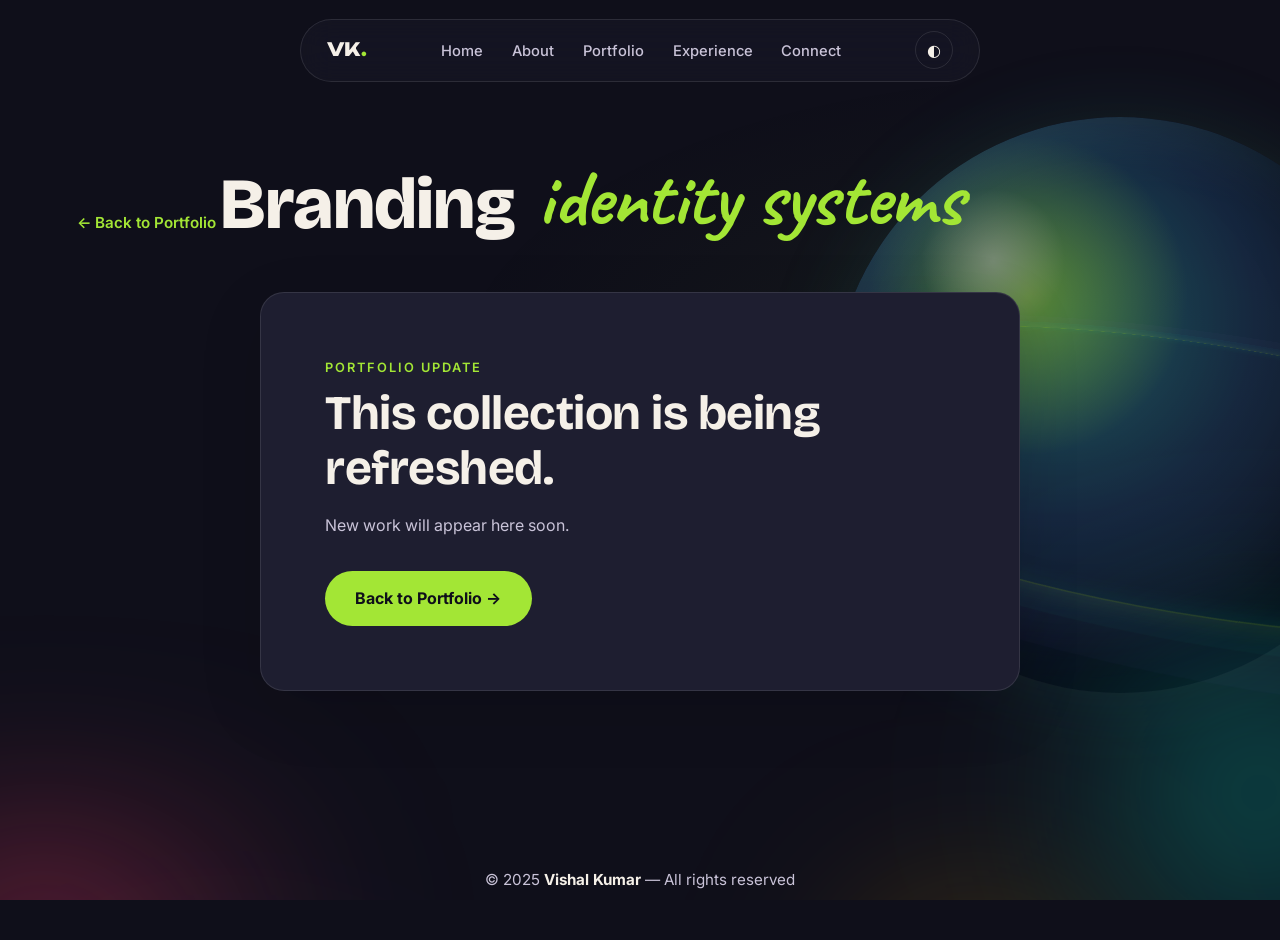
==== commit a37f5d86: "Clear artwork from portfolio category pages" ====
--- a/branding.html
+++ b/branding.html
@@ -1,118 +1,53 @@
-﻿<!DOCTYPE html>
+<!DOCTYPE html>
 <html lang="en">
 <head>
-  <meta charset="UTF-8">
-  <meta name="viewport" content="width=device-width, initial-scale=1.0">
-  <meta name="description" content="Finike Lithium brand identity case study by Vishal Kumar.">
-  <title>Finike Lithium Brand Identity — Vishal Kumar</title>
-  <link rel="preconnect" href="https://fonts.googleapis.com">
-  <link rel="preconnect" href="https://fonts.gstatic.com" crossorigin>
-  <link href="https://fonts.googleapis.com/css2?family=Poppins:wght@400;500;600;700;800&display=swap" rel="stylesheet">
-  <link rel="stylesheet" href="styles.css">
+<meta charset="UTF-8">
+<meta name="viewport" content="width=device-width, initial-scale=1.0">
+<meta name="description" content="Branding portfolio category by Vishal Kumar.">
+<title>Branding — Vishal Kumar</title>
+<link rel="preconnect" href="https://fonts.googleapis.com">
+<link rel="preconnect" href="https://fonts.gstatic.com" crossorigin>
+<link href="https://fonts.googleapis.com/css2?family=Bricolage+Grotesque:opsz,wght@12..96,400;12..96,600;12..96,800&family=Unbounded:wght@500;700;800&family=Caveat:wght@600;700&family=Inter:wght@400;500;600&display=swap" rel="stylesheet">
+<link rel="stylesheet" href="styles.css">
 </head>
-<body class="finike-page">
-  <nav class="finike-nav">
-    <a class="finike-nav-brand" href="index.html" aria-label="Vishal Kumar portfolio home">VK<span>•</span></a>
-    <a class="finike-back" href="index.html#portfolio">← Back to portfolio</a>
-  </nav>
-
-  <main>
-    <section class="finike-hero" aria-labelledby="finike-title">
-      <div class="finike-orbit finike-orbit-one" aria-hidden="true"></div>
-      <div class="finike-orbit finike-orbit-two" aria-hidden="true"></div>
-      <div class="finike-hero-copy">
-        <p class="finike-kicker"><span></span> Brand identity system · 2026</p>
-        <h1 id="finike-title">Energy with<br><em>direction.</em></h1>
-        <p class="finike-intro">A bold, scalable identity for Finike Lithium — built to make future-ready power feel dependable, visible, and unmistakably alive.</p>
-        <div class="finike-hero-tags" aria-label="Project scope">
-          <span>Identity direction</span><span>Visual language</span><span>Brand applications</span>
-        </div>
-      </div>
-      <div class="finike-logo-stage">
-        <div class="finike-stage-glow" aria-hidden="true"></div>
-        <img src="assets/png/FINIKE%20LITHIUM.png" alt="Finike Lithium logo with electric green lightning mark" loading="eager">
-        <p>THE FUTURE OF EXCELLENCE</p>
-      </div>
-    </section>
-
-    <section class="finike-overview" aria-labelledby="overview-title">
-      <p class="finike-section-label">01 / The brief</p>
-      <div>
-        <h2 id="overview-title">Power that feels <span>progressive.</span></h2>
-        <p>Finike Lithium needs an identity that can move confidently from mobility to energy storage — appearing as credible on a product label as it does on a fleet, a screen, or an everyday object.</p>
-      </div>
-      <dl class="finike-stats">
-        <div><dt>Positioning</dt><dd>Future-facing<br>energy</dd></div>
-        <div><dt>Personality</dt><dd>Precise · bold<br>optimistic</dd></div>
-        <div><dt>Core idea</dt><dd>Charge<br>forward</dd></div>
-      </dl>
-    </section>
-
-    <section class="finike-system" aria-labelledby="system-title">
-      <div class="finike-system-heading">
-        <p class="finike-section-label">02 / The system</p>
-        <h2 id="system-title">Built for a<br><span>live current.</span></h2>
-      </div>
-      <div class="finike-system-grid">
-        <article class="finike-card finike-mark-card">
-          <p class="finike-card-index">A / Signature</p>
-          <div class="finike-wordmark">finike<span>ϟ</span><small>l i t h i u m</small></div>
-          <p>The electric bolt turns the wordmark into an instant signal of motion, stored power, and momentum.</p>
-        </article>
-        <article class="finike-card finike-colour-card">
-          <p class="finike-card-index">B / Energy palette</p>
-          <div class="finike-swatches" aria-label="Finike Lithium colour palette">
-            <div><span>#061B38</span><b>Deep charge</b></div>
-            <div><span>#FF7800</span><b>Signal orange</b></div>
-            <div><span>#9BDC35</span><b>Volt green</b></div>
-            <div><span>#F5F7FA</span><b>Clean current</b></div>
-          </div>
-        </article>
-        <article class="finike-card finike-type-card">
-          <p class="finike-card-index">C / Typography</p>
-          <p class="finike-type-display">Future<br>in motion.</p>
-          <div class="finike-type-spec"><span>POPPINS BOLD</span><span>POPPINS REGULAR</span></div>
-          <p>Poppins gives display headlines a confident shape while keeping product information clear and easy to read.</p>
-        </article>
-      </div>
-    </section>
-
-    <section class="finike-applications" aria-labelledby="applications-title">
-      <div class="finike-application-header">
-        <p class="finike-section-label">03 / In the world</p>
-        <h2 id="applications-title">One system.<br><span>Every touchpoint.</span></h2>
-        <p>The identity extends from everyday merchandise to a full exhibition booth, keeping the Finike mark visible across different scales.</p>
-      </div>
-      <figure class="finike-board finike-board--square">
-        <img src="assets/png/Branding%20Finike%20Lithium.png" alt="Finike Lithium branded cap, shopping bag, sweatshirt, coffee cups, tags, tote, cards, watch and monitor" width="1254" height="1254" loading="lazy">
-        <figcaption><span>Finike Lithium</span><span>Brand applications / identity system</span></figcaption>
-      </figure>
-      <div class="finike-application-grid">
-        <figure class="finike-board finike-board--detail">
-          <img src="assets/spinoff/finike-merchandise.jpg" alt="Finike Lithium logo applied to a cap, shirt, bottle, mug and bags" width="1400" height="1400" loading="lazy" decoding="async">
-          <figcaption><span>Merchandise</span><span>Identity in everyday use</span></figcaption>
-        </figure>
-        <figure class="finike-board finike-board--detail finike-board--booth">
-          <img src="assets/spinoff/finike-exhibition-booth.jpg" alt="Spinoff Technopark and Finike Lithium branded exhibition booth mockup" width="1800" height="1280" loading="lazy" decoding="async">
-          <figcaption><span>Exhibition booth</span><span>Large-format brand application</span></figcaption>
-        </figure>
-      </div>
-    </section>
-
-    <section class="finike-principles" aria-labelledby="principles-title">
-      <p class="finike-section-label">04 / Design principles</p>
-      <h2 id="principles-title">Make every charge<br><span>count.</span></h2>
-      <div class="finike-principle-list">
-        <article><span>01</span><h3>Signal clearly</h3><p>High contrast and a focused bolt device make the brand easy to recognise from a distance.</p></article>
-        <article><span>02</span><h3>Move with purpose</h3><p>Controlled diagonals, crisp grids, and forward language create a sense of measurable momentum.</p></article>
-        <article><span>03</span><h3>Stay reliable</h3><p>Deep navy grounds the optimistic colours in confidence and technical credibility.</p></article>
-      </div>
-    </section>
-  </main>
-
-  <footer class="finike-footer">
-    <p>Finike Lithium · Brand identity system</p>
-    <a href="index.html#portfolio">Explore more work <span>↗</span></a>
-  </footer>
+<body>
+<div class="bg-blobs" aria-hidden="true">
+  <div class="bg-blob b1"></div>
+  <div class="bg-blob b2"></div>
+  <div class="bg-blob b3"></div>
+  <div class="bg-blob b4"></div>
+  <div class="bg-blob b5"></div>
+</div>
+<nav>
+  <div class="logo funky">VK<span>.</span></div>
+  <ul class="nav-links">
+    <li><a href="index.html">Home</a></li>
+    <li><a href="index.html#about">About</a></li>
+    <li><a href="index.html#portfolio">Portfolio</a></li>
+    <li><a href="index.html#experience">Experience</a></li>
+    <li><a href="index.html#connect">Connect</a></li>
+  </ul>
+  <button class="theme-toggle" id="themeBtn" aria-label="Toggle light and dark mode">◐</button>
+</nav>
+<main class="portfolio-empty-page">
+  <div class="page-header">
+    <a href="index.html#portfolio" class="back-link">← Back to Portfolio</a>
+    <h1 class="fade-up">Branding <span class="script-label">identity systems</span></h1>
+  </div>
+  <section class="empty-work" aria-label="Portfolio category status">
+    <div class="empty-work-panel fade-up">
+      <p class="eyebrow">Portfolio update</p>
+      <h2>This collection is being refreshed.</h2>
+      <p>New work will appear here soon.</p>
+      <a class="cta-btn" href="index.html#portfolio">Back to Portfolio →</a>
+    </div>
+  </section>
+</main>
+<footer id="connect" style="padding:4rem 6% 3rem;">
+  <div class="footer-inner fade-up">
+    <p class="contact-meta">© 2025 <strong>Vishal Kumar</strong> — All rights reserved</p>
+  </div>
+</footer>
+<script src="script.js"></script>
 </body>
 </html>
--- a/styles.css
+++ b/styles.css
@@ -590,22 +590,32 @@
 .mascot-spark-one { top: 12px; right: 0; font-size: 1.4rem; }
 .mascot-spark-two { top: 35px; left: 4px; color: var(--teal); font-size: 1.1rem; }
 .mascot-spark-three { top: 62px; right: 3px; color: var(--orange); font-size: .9rem; }
-.mascot-playground[data-move="jump"] .mascot-character img { animation: mascot-jump .8s ease-out; }
-.mascot-playground[data-move="spin"] .mascot-character img { animation: mascot-spin 1s ease-in-out; }
-.mascot-playground[data-move="wave"] .mascot-character img { animation: mascot-wave .75s ease-in-out; }
-.mascot-playground[data-move="paint"] .mascot-character img { animation: mascot-paint .9s ease-in-out; }
-.mascot-playground[data-move="paint"] .mascot-spark { animation: mascot-spark .8s ease-out forwards; }
-.mascot-playground[data-move="paint"] .mascot-spark-two { animation-delay: .1s; }
-.mascot-playground[data-move="paint"] .mascot-spark-three { animation-delay: .2s; }
+.mascot-shuriken { position: absolute; z-index: 3; top: 28px; left: 55px; width: 32px; height: 32px; opacity: 0; pointer-events: none; filter: drop-shadow(0 0 8px var(--teal)); }
+.mascot-speed { position: absolute; z-index: 0; top: 39px; left: 6px; width: 48px; height: 3px; border-radius: 20px; background: var(--teal); box-shadow: 0 13px 0 var(--green), 0 26px 0 var(--teal); opacity: 0; pointer-events: none; }
+.mascot-character::after { content: ''; position: absolute; z-index: 3; top: 6px; left: 48px; width: 55px; height: 90px; border-right: 5px solid var(--green); border-radius: 50%; opacity: 0; transform: rotate(40deg) scale(.5); filter: drop-shadow(0 0 9px var(--green)); pointer-events: none; }
+.mascot-playground[data-move="ninja-flip"] .mascot-character img { transform-origin: 50% 50%; animation: mascot-ninja-flip 1.25s ease-in-out both; }
+.mascot-playground[data-move="ninja-flip"] .mascot-shuriken { animation: mascot-shuriken-throw 1.2s ease-out both; }
+.mascot-playground[data-move="ninja-dash"] .mascot-character img { animation: mascot-ninja-dash 1.2s ease-in-out both; }
+.mascot-playground[data-move="ninja-dash"] .mascot-speed { animation: mascot-speed-lines 1.1s ease-out both; }
+.mascot-playground[data-move="ninja-slash"] .mascot-character img { animation: mascot-ninja-slash 1.2s ease-in-out both; }
+.mascot-playground[data-move="ninja-slash"] .mascot-character::after { animation: mascot-slash-arc 1.05s ease-out both; }
+.mascot-playground[data-move^="ninja-"] .mascot-spark { animation: mascot-spark .8s ease-out forwards; }
+.mascot-playground[data-move^="ninja-"] .mascot-spark-two { animation-delay: .1s; }
+.mascot-playground[data-move^="ninja-"] .mascot-spark-three { animation-delay: .2s; }
 @keyframes mascot-float { 50% { transform: translate(-50%, -6px) rotate(2deg); } }
-@keyframes mascot-jump { 40% { transform: translate(-50%, -35px) scale(1.05); } 70% { transform: translate(-50%, 2px) scale(.97); } }
-@keyframes mascot-spin { 50% { transform: translateX(-50%) rotate(180deg) scale(.9); } 100% { transform: translateX(-50%) rotate(360deg); } }
-@keyframes mascot-wave { 30% { transform: translateX(-50%) rotate(-8deg); } 65% { transform: translateX(-50%) rotate(8deg); } }
-@keyframes mascot-paint { 40% { transform: translateX(-50%) rotate(-12deg) scale(1.06); } 75% { transform: translateX(-50%) rotate(7deg); } }
+@keyframes mascot-ninja-flip { 0%, 100% { transform: translateX(-50%) rotate(0); } 35% { transform: translate(-50%, -30px) rotate(170deg) scale(.85); } 70% { transform: translate(-50%, -16px) rotate(340deg) scale(1.08); } }
+@keyframes mascot-shuriken-throw { 0%, 25% { opacity: 0; transform: translate(0, 10px) rotate(0) scale(.5); } 40% { opacity: 1; } 100% { opacity: 0; transform: translate(140px, -28px) rotate(900deg) scale(1.15); } }
+@keyframes mascot-ninja-dash { 0%, 100% { transform: translateX(-50%); filter: drop-shadow(0 8px 12px rgba(0, 0, 0, .3)); } 25% { transform: translateX(-70%) skewX(-12deg); } 55% { transform: translateX(25%) skewX(-18deg); filter: drop-shadow(-20px 0 6px var(--teal)); } 75% { transform: translateX(-65%) skewX(8deg); } }
+@keyframes mascot-speed-lines { 0%, 20%, 100% { opacity: 0; transform: translateX(0) scaleX(.5); } 35%, 65% { opacity: .95; transform: translateX(20px) scaleX(1.3); } 80% { opacity: 0; transform: translateX(90px); } }
+@keyframes mascot-ninja-slash { 0%, 100% { transform: translateX(-50%) rotate(0); } 32% { transform: translateX(-55%) rotate(-22deg); } 58% { transform: translateX(-45%) rotate(24deg) scale(1.07); } 78% { transform: translateX(-50%) rotate(-6deg); } }
+@keyframes mascot-slash-arc { 0%, 30%, 100% { opacity: 0; transform: rotate(40deg) scale(.5); } 52% { opacity: 1; transform: rotate(-35deg) scale(1.25); } 75% { opacity: 0; transform: rotate(-70deg) scale(1.45); } }
 @keyframes mascot-spark { 20% { opacity: 1; transform: scale(1.4) translateY(-8px); } 100% { opacity: 0; transform: scale(.5) translateY(-28px); } }
 @media (prefers-reduced-motion: reduce) {
   .mascot-character img, .mascot-playground[data-move] .mascot-character img,
-  .mascot-playground[data-move="paint"] .mascot-spark { animation: none; }
+  .mascot-playground[data-move] .mascot-spark,
+  .mascot-playground[data-move] .mascot-shuriken,
+  .mascot-playground[data-move] .mascot-speed,
+  .mascot-playground[data-move] .mascot-character::after { animation: none; }
 }
 .cta-btn {
   display: inline-flex;
@@ -1055,6 +1065,25 @@
   transition: gap var(--tr);
 }
 .back-link:hover { gap: 0.8rem; }
+
+/* Portfolio categories while their artwork is being refreshed. */
+.portfolio-empty-page .page-header { padding-bottom: 2rem; }
+.empty-work {
+  min-height: 48vh;
+  padding: 1rem 6% 6rem;
+  align-items: center;
+}
+.empty-work-panel {
+  width: min(100%, 760px);
+  padding: clamp(2rem, 6vw, 4rem);
+  border: 1px solid var(--border);
+  border-radius: 24px;
+  background: var(--surface-card);
+  box-shadow: 0 20px 65px rgba(0, 0, 0, .12);
+}
+.empty-work-panel h2 { font-size: clamp(1.8rem, 4vw, 3rem); line-height: 1.15; }
+.empty-work-panel > p:not(.eyebrow) { margin-top: 1rem; color: var(--text-dim); }
+.empty-work-panel .cta-btn { margin-top: 2rem; }
 
 /* ---------- project grid (sub-pages) ---------- */
 .project-grid {
@@ -1390,6 +1419,7 @@
   .case-study:nth-child(even) { direction: ltr; }
 }
 @media (max-width: 768px) {
+  #home { overflow-x: clip; }
   nav {
     width: 94%;
     padding: 0.6rem 1rem;
@@ -1423,6 +1453,44 @@
   .page-header h1 { display: block; }
   .page-header .script-label { display: block; margin-left: 0; margin-top: 0.2rem; }
 }
+@media (max-width: 768px) {
+  .motion-ready .slide-in:not(.visible),
+  .motion-ready .slide-in:nth-child(even):not(.visible),
+  .motion-ready .finike-store-shot.fade-up:not(.visible),
+  .motion-ready .finike-store-shot.fade-up:nth-child(even):not(.visible),
+  .motion-ready .finike-hardware-shot.fade-up:not(.visible),
+  .motion-ready .finike-hardware-shot.fade-up:nth-child(even):not(.visible) {
+    transform: translate3d(0, 24px, 0);
+  }
+}
+@media (max-width: 600px) {
+  nav:not(.finike-nav) {
+    top: .75rem;
+    width: calc(100% - 1.25rem);
+    display: grid;
+    grid-template-columns: 1fr auto;
+    gap: .25rem .75rem;
+    padding: .55rem .85rem .65rem;
+    border-radius: 22px;
+  }
+  nav:not(.finike-nav) .logo { grid-column: 1; grid-row: 1; }
+  nav:not(.finike-nav) .theme-toggle { grid-column: 2; grid-row: 1; width: 36px; height: 36px; }
+  nav:not(.finike-nav) .nav-links {
+    grid-column: 1 / -1;
+    grid-row: 2;
+    width: 100%;
+    justify-content: space-between;
+    gap: .35rem;
+    overflow: visible;
+    mask-image: none;
+  }
+  nav:not(.finike-nav) .nav-links a { display: inline-flex; align-items: center; min-height: 36px; font-size: .72rem; }
+  #home { padding-top: 13rem; overflow-x: clip; }
+  .availability-badge { top: 8.4rem; left: 6%; }
+  .showcase-grid { grid-template-columns: minmax(0, 1fr); gap: 1.35rem; }
+  .gallery-section { padding-bottom: 3rem; }
+  .logo-item.expanded { width: min(88vw, 440px); height: min(88vw, 440px); }
+}
 
 /* ---------- utility: placeholder text ---------- */
 .placeholder-text {
@@ -1494,6 +1562,7 @@
 .finike-nav {
   position: absolute;
   inset: 0 0 auto;
+  transform: none;
   width: 100%;
   z-index: 5;
   display: flex;
@@ -1629,6 +1698,17 @@
   .finike-footer { align-items: flex-start; flex-direction: column; }
 }
 
+@media (max-width: 600px) {
+  .email-link {
+    max-width: 100%;
+    font-size: clamp(1rem, 4.3vw, 1.25rem);
+    line-height: 1.3;
+    overflow-wrap: anywhere;
+  }
+  .finike-nav { width: 100%; padding: 1rem 1.25rem; }
+  .finike-back { font-size: .68rem; letter-spacing: .05em; }
+}
+
 /* Playful portfolio cursor for mouse and trackpad visitors. */
 @media (hover: hover) and (pointer: fine) {
   body { cursor: url('assets/cursor-smile.svg') 17 17, auto; }
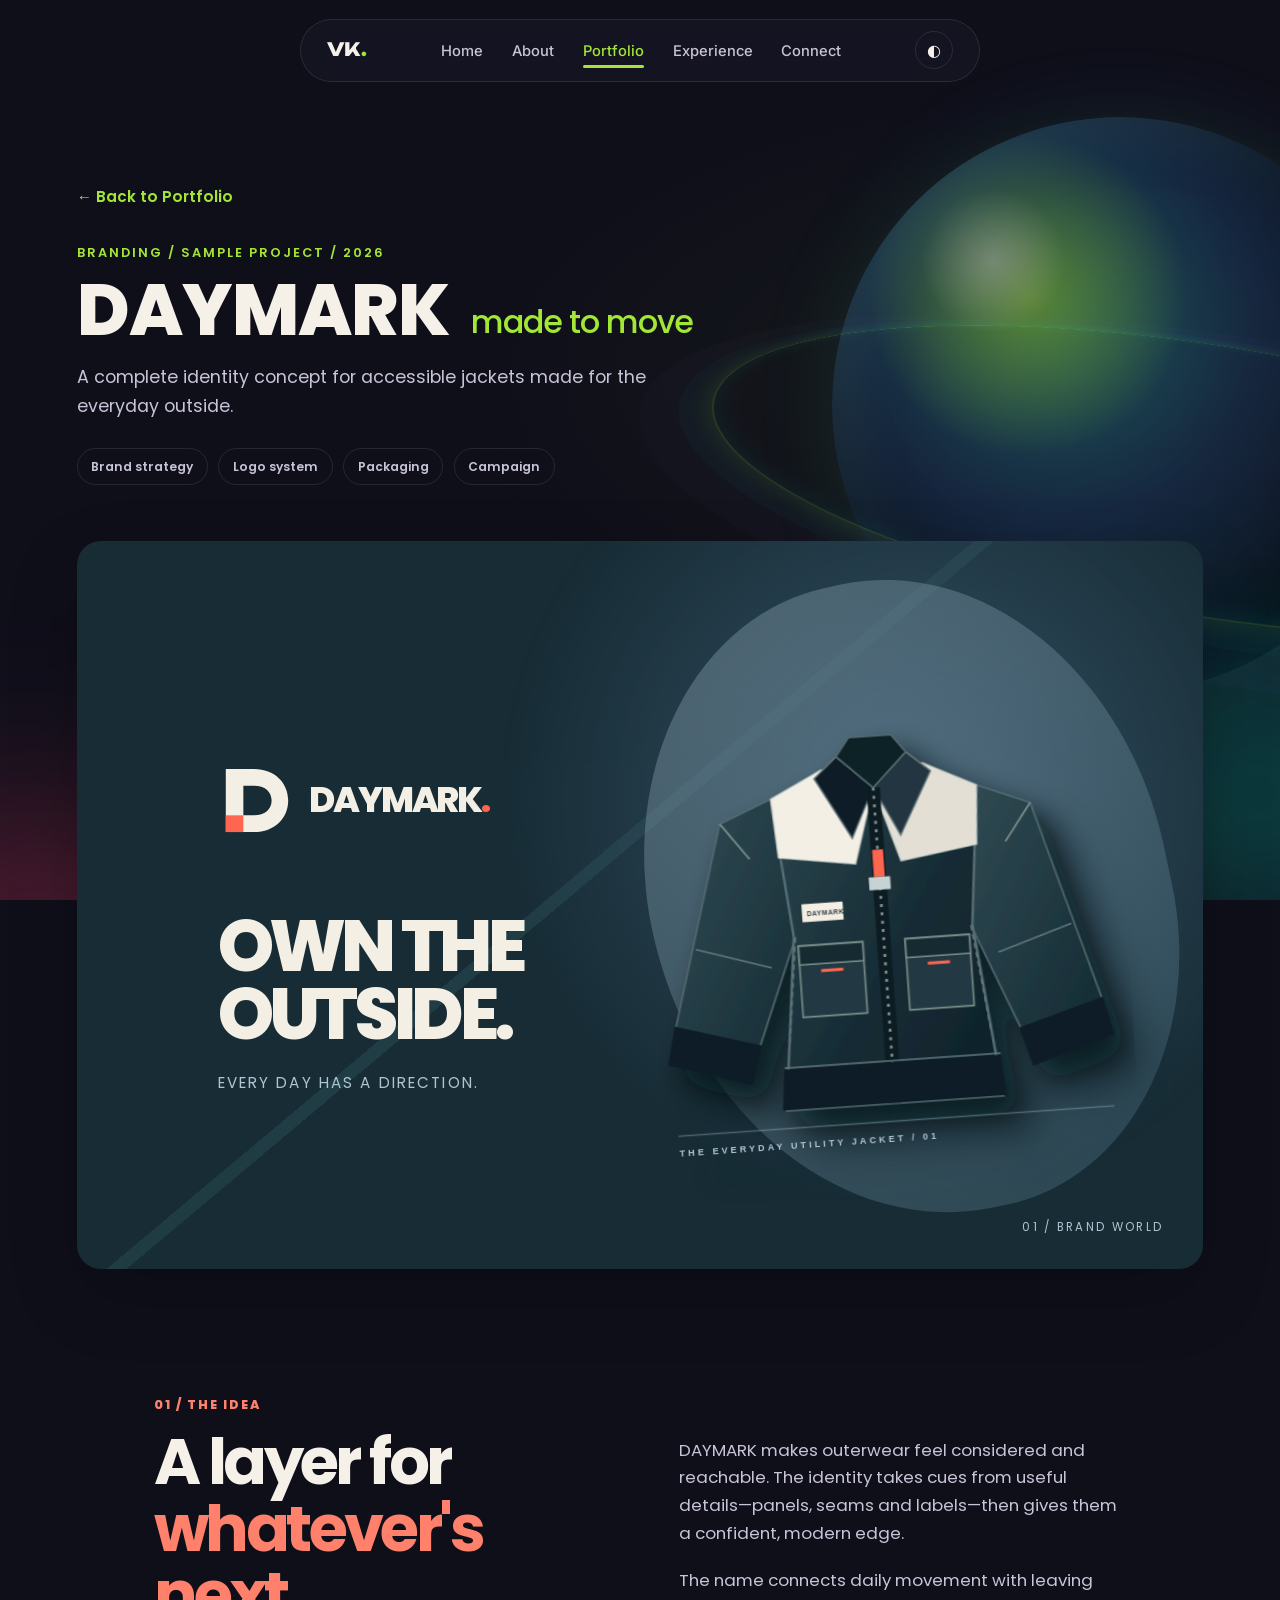
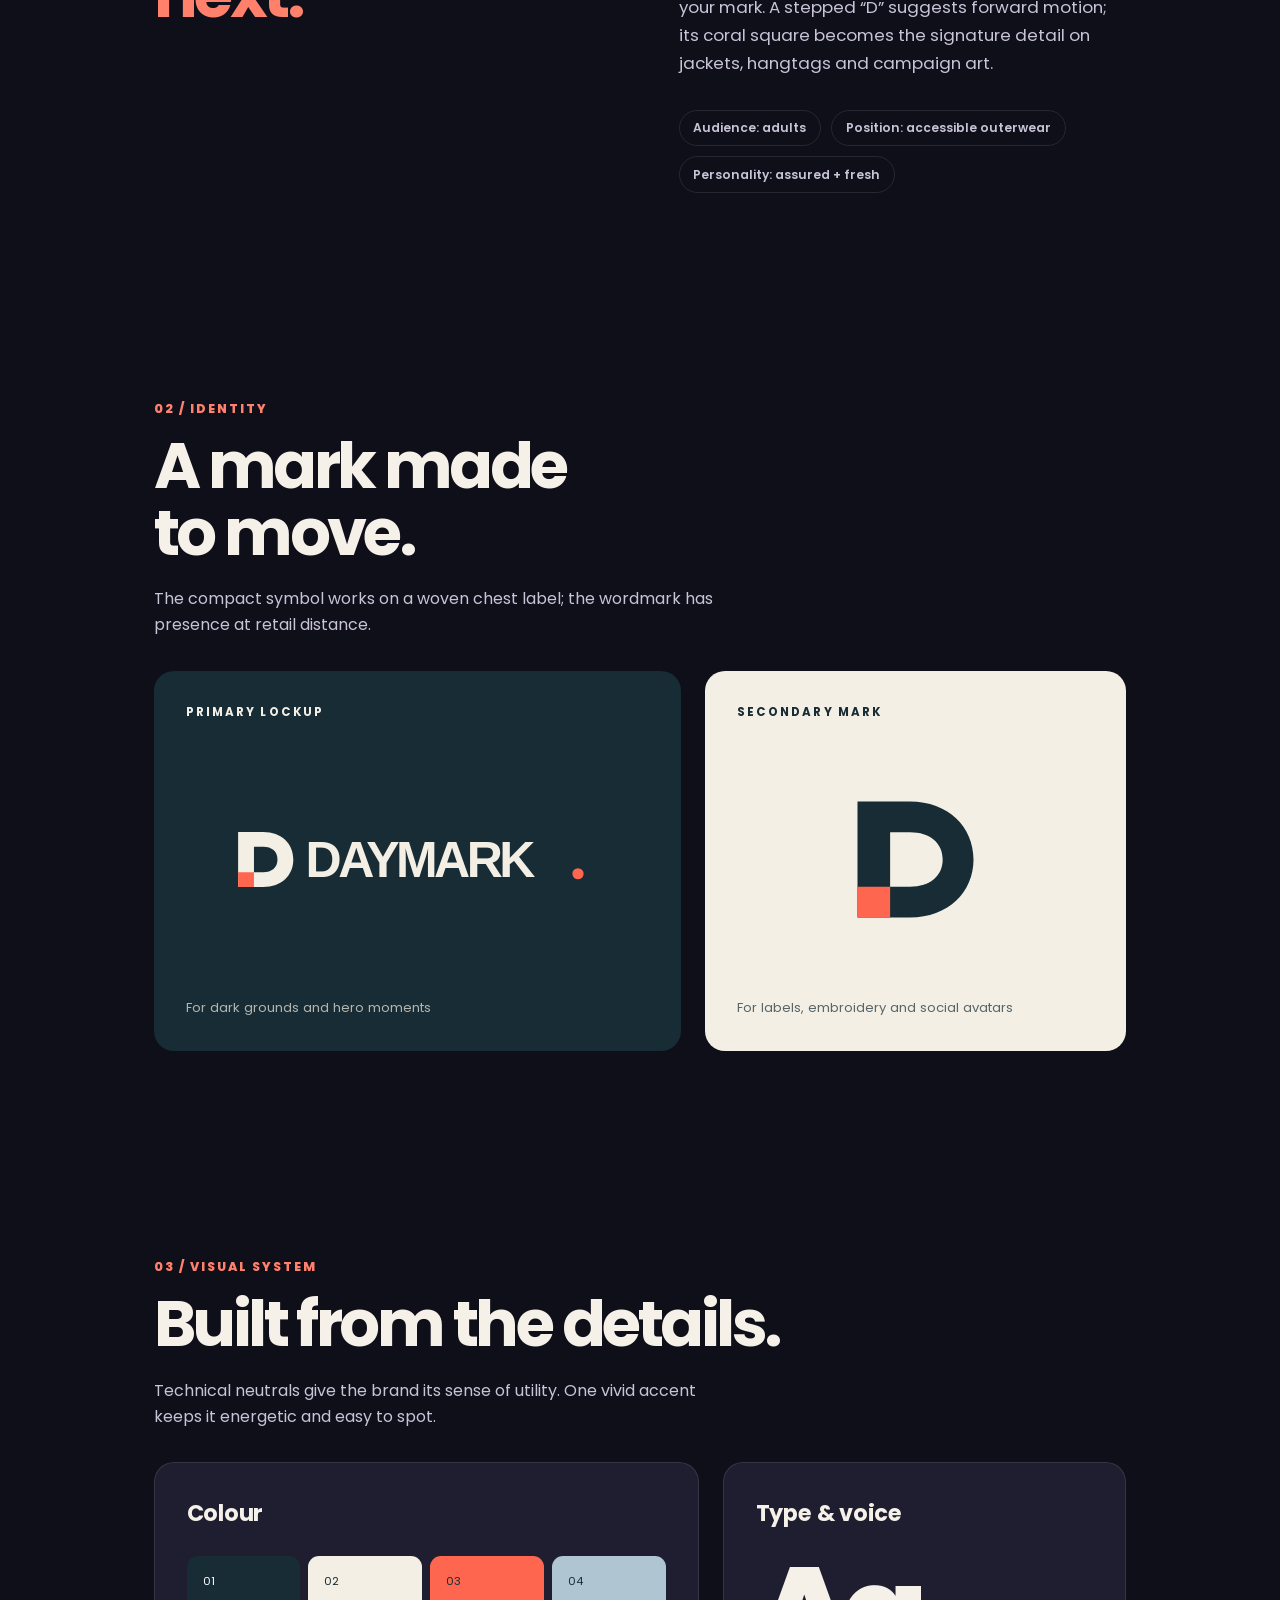
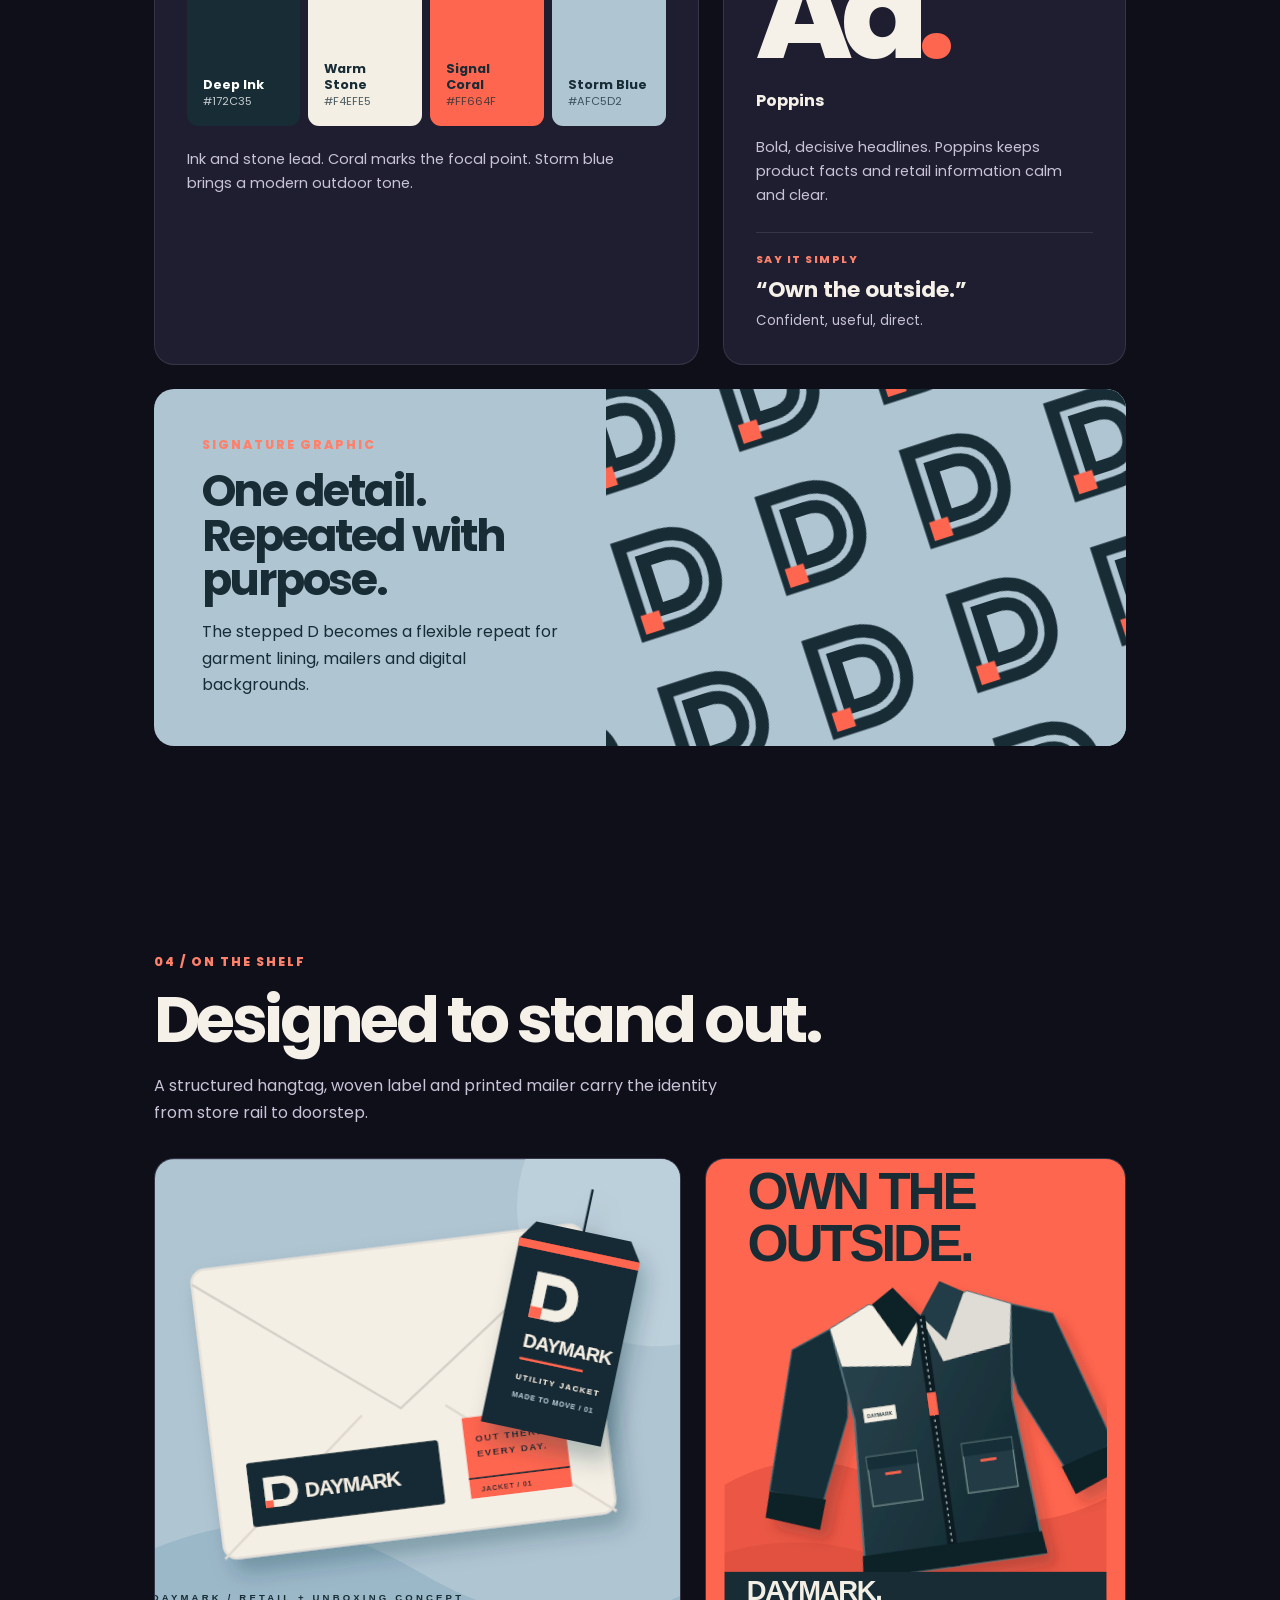
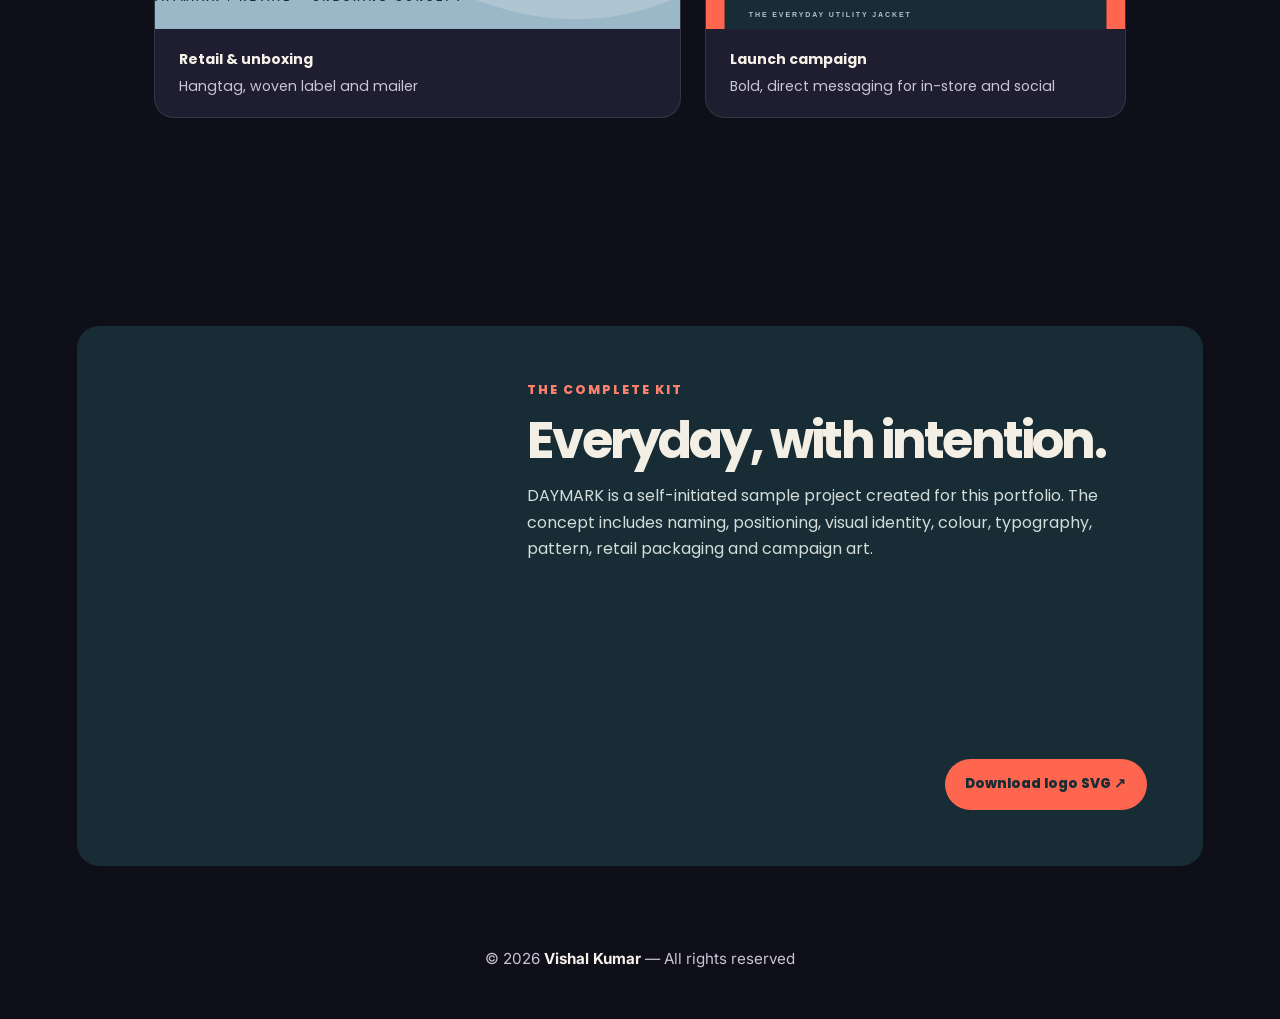
==== commit 923c7e8b: "Update portfolio galleries and creative assets" ====
--- a/branding.html
+++ b/branding.html
@@ -3,51 +3,53 @@
 <head>
 <meta charset="UTF-8">
 <meta name="viewport" content="width=device-width, initial-scale=1.0">
-<meta name="description" content="Branding portfolio category by Vishal Kumar.">
-<title>Branding — Vishal Kumar</title>
+<meta name="description" content="DAYMARK, a sample brand identity project for accessible everyday jackets by Vishal Kumar. Logo, visual system, packaging and campaign.">
+<title>DAYMARK — Sample Brand Kit | Vishal Kumar</title>
 <link rel="preconnect" href="https://fonts.googleapis.com">
 <link rel="preconnect" href="https://fonts.gstatic.com" crossorigin>
-<link href="https://fonts.googleapis.com/css2?family=Bricolage+Grotesque:opsz,wght@12..96,400;12..96,600;12..96,800&family=Unbounded:wght@500;700;800&family=Caveat:wght@600;700&family=Inter:wght@400;500;600&display=swap" rel="stylesheet">
+<link href="https://fonts.googleapis.com/css2?family=Poppins:wght@400;500;600;700;800&family=Unbounded:wght@500;700;800&family=Inter:wght@400;500;600&display=swap" rel="stylesheet">
 <link rel="stylesheet" href="styles.css">
+<link rel="stylesheet" href="daymark.css">
 </head>
 <body>
-<div class="bg-blobs" aria-hidden="true">
-  <div class="bg-blob b1"></div>
-  <div class="bg-blob b2"></div>
-  <div class="bg-blob b3"></div>
-  <div class="bg-blob b4"></div>
-  <div class="bg-blob b5"></div>
-</div>
-<nav>
-  <div class="logo funky">VK<span>.</span></div>
-  <ul class="nav-links">
-    <li><a href="index.html">Home</a></li>
-    <li><a href="index.html#about">About</a></li>
-    <li><a href="index.html#portfolio">Portfolio</a></li>
-    <li><a href="index.html#experience">Experience</a></li>
-    <li><a href="index.html#connect">Connect</a></li>
-  </ul>
-  <button class="theme-toggle" id="themeBtn" aria-label="Toggle light and dark mode">◐</button>
-</nav>
-<main class="portfolio-empty-page">
-  <div class="page-header">
+<div class="bg-blobs" aria-hidden="true"><div class="bg-blob b1"></div><div class="bg-blob b2"></div><div class="bg-blob b3"></div><div class="bg-blob b4"></div><div class="bg-blob b5"></div></div>
+<nav><div class="logo funky">VK<span>.</span></div><ul class="nav-links"><li><a href="index.html">Home</a></li><li><a href="index.html#about">About</a></li><li><a href="index.html#portfolio" class="active">Portfolio</a></li><li><a href="index.html#experience">Experience</a></li><li><a href="index.html#connect">Connect</a></li></ul><button class="theme-toggle" id="themeBtn" aria-label="Toggle light and dark mode">◐</button></nav>
+<main class="daymark-page">
+  <header class="page-header daymark-intro">
     <a href="index.html#portfolio" class="back-link">← Back to Portfolio</a>
-    <h1 class="fade-up">Branding <span class="script-label">identity systems</span></h1>
-  </div>
-  <section class="empty-work" aria-label="Portfolio category status">
-    <div class="empty-work-panel fade-up">
-      <p class="eyebrow">Portfolio update</p>
-      <h2>This collection is being refreshed.</h2>
-      <p>New work will appear here soon.</p>
-      <a class="cta-btn" href="index.html#portfolio">Back to Portfolio →</a>
+    <p class="eyebrow">Branding / Sample project / 2026</p>
+    <h1 class="fade-up">DAYMARK <span class="script-label">made to move</span></h1>
+    <p class="page-desc fade-up">A complete identity concept for accessible jackets made for the everyday outside.</p>
+    <div class="daymark-meta fade-up"><span>Brand strategy</span><span>Logo system</span><span>Packaging</span><span>Campaign</span></div>
+  </header>
+  <section class="dm-hero fade-up" aria-label="DAYMARK brand introduction">
+    <div class="dm-hero-copy"><div class="dm-logo"><img src="assets/daymark/logo-mark-light.svg" alt="DAYMARK stepped D symbol"><span>DAYMARK<span class="dm-period">.</span></span></div><p>OWN THE<br>OUTSIDE.</p><span class="dm-hero-caption">Every day has a direction.</span></div>
+    <img class="dm-hero-jacket" src="assets/daymark/jacket-hero.svg" alt="Illustrated DAYMARK utility jacket in deep ink with stone panels and a coral label">
+    <span class="dm-hero-index">01 / BRAND WORLD</span>
+  </section>
+  <section class="dm-story dm-section fade-up" aria-labelledby="dm-story-title">
+    <div><p class="dm-kicker">01 / The idea</p><h2 id="dm-story-title">A layer for<br><em>whatever's next.</em></h2></div>
+    <div><p>DAYMARK makes outerwear feel considered and reachable. The identity takes cues from useful details—panels, seams and labels—then gives them a confident, modern edge.</p><p>The name connects daily movement with leaving your mark. A stepped “D” suggests forward motion; its coral square becomes the signature detail on jackets, hangtags and campaign art.</p><div class="dm-pill-row"><span>Audience: adults</span><span>Position: accessible outerwear</span><span>Personality: assured + fresh</span></div></div>
+  </section>
+  <section class="dm-section" aria-labelledby="dm-identity-title">
+    <div class="dm-section-head fade-up"><p class="dm-kicker">02 / Identity</p><h2 id="dm-identity-title">A mark made<br>to move.</h2><p>The compact symbol works on a woven chest label; the wordmark has presence at retail distance.</p></div>
+    <div class="dm-logo-grid fade-up"><div class="dm-logo-panel dm-logo-panel-dark"><span class="dm-corner-label">PRIMARY LOCKUP</span><img src="assets/daymark/logo-lockup-light.svg" alt="DAYMARK primary logo in cream and coral"><small>For dark grounds and hero moments</small></div><div class="dm-logo-panel dm-logo-panel-light"><span class="dm-corner-label">SECONDARY MARK</span><img src="assets/daymark/logo-mark.svg" alt="DAYMARK stepped D symbol"><small>For labels, embroidery and social avatars</small></div></div>
+  </section>
+  <section class="dm-section dm-system" aria-labelledby="dm-system-title">
+    <div class="dm-section-head fade-up"><p class="dm-kicker">03 / Visual system</p><h2 id="dm-system-title">Built from the details.</h2><p>Technical neutrals give the brand its sense of utility. One vivid accent keeps it energetic and easy to spot.</p></div>
+    <div class="dm-system-grid fade-up">
+      <div class="dm-system-card"><h3>Colour</h3><div class="dm-swatches"><div style="--swatch:#172C35;--swatch-text:#fff"><span>01</span><b>Deep Ink</b><small>#172C35</small></div><div style="--swatch:#F4EFE5;--swatch-text:#172C35"><span>02</span><b>Warm Stone</b><small>#F4EFE5</small></div><div style="--swatch:#FF664F;--swatch-text:#172C35"><span>03</span><b>Signal Coral</b><small>#FF664F</small></div><div style="--swatch:#AFC5D2;--swatch-text:#172C35"><span>04</span><b>Storm Blue</b><small>#AFC5D2</small></div></div><p>Ink and stone lead. Coral marks the focal point. Storm blue brings a modern outdoor tone.</p></div>
+      <div class="dm-system-card dm-type-card"><h3>Type &amp; voice</h3><div class="dm-type-display">Aa<span>.</span></div><b class="dm-type-name">Poppins</b><p>Bold, decisive headlines. Poppins keeps product facts and retail information calm and clear.</p><div class="dm-voice"><span>Say it simply</span><strong>“Own the outside.”</strong><small>Confident, useful, direct.</small></div></div>
     </div>
+    <div class="dm-pattern-panel fade-up"><div><p class="dm-kicker">Signature graphic</p><h3>One detail.<br>Repeated with purpose.</h3><p>The stepped D becomes a flexible repeat for garment lining, mailers and digital backgrounds.</p></div><img src="assets/daymark/pattern.svg" alt="Repeating DAYMARK stepped D pattern in ink and storm blue"></div>
   </section>
+  <section class="dm-section" aria-labelledby="dm-pack-title">
+    <div class="dm-section-head fade-up"><p class="dm-kicker">04 / On the shelf</p><h2 id="dm-pack-title">Designed to stand out.</h2><p>A structured hangtag, woven label and printed mailer carry the identity from store rail to doorstep.</p></div>
+    <div class="dm-application-grid fade-up"><figure class="dm-app-card dm-packaging"><img src="assets/daymark/packaging.svg" alt="DAYMARK jacket hangtag and branded mailer concept"><figcaption><strong>Retail &amp; unboxing</strong><span>Hangtag, woven label and mailer</span></figcaption></figure><figure class="dm-app-card dm-campaign"><img src="assets/daymark/campaign.svg" alt="DAYMARK jacket campaign poster reading Own the outside"><figcaption><strong>Launch campaign</strong><span>Bold, direct messaging for in-store and social</span></figcaption></figure></div>
+  </section>
+  <section class="dm-close fade-up" aria-labelledby="dm-close-title"><div><p class="dm-kicker">The complete kit</p><h2 id="dm-close-title">Everyday, with intention.</h2><p>DAYMARK is a self-initiated sample project created for this portfolio. The concept includes naming, positioning, visual identity, colour, typography, pattern, retail packaging and campaign art.</p></div><a href="assets/daymark/logo-lockup-light.svg" download class="dm-download">Download logo SVG ↗</a></section>
 </main>
-<footer id="connect" style="padding:4rem 6% 3rem;">
-  <div class="footer-inner fade-up">
-    <p class="contact-meta">© 2025 <strong>Vishal Kumar</strong> — All rights reserved</p>
-  </div>
-</footer>
+<footer id="connect" style="padding:4rem 6% 3rem;"><div class="footer-inner fade-up"><p class="contact-meta">© 2026 <strong>Vishal Kumar</strong> — All rights reserved</p></div></footer>
 <script src="script.js"></script>
 </body>
 </html>
--- a/styles.css
+++ b/styles.css
@@ -209,6 +209,7 @@
   letter-spacing: 0.5px;
 }
 .logo span { color: var(--green); }
+.toc-sample { display: inline-block; margin-top: .65rem; font: 700 .7rem 'Inter', sans-serif; letter-spacing: .02em; color: var(--neon); }
 .nav-links {
   display: flex;
   gap: 1.8rem;
@@ -838,7 +839,7 @@
 /* ---------- skills grid ---------- */
 .skills-grid {
   display: grid;
-  grid-template-columns: repeat(auto-fit, minmax(220px, 1fr));
+  grid-template-columns: repeat(3, minmax(0, 1fr));
   gap: 1.8rem;
   padding: 0 6% 6rem;
   position: relative;
@@ -859,6 +860,9 @@
 .skill-card:nth-child(3) { background: var(--teal); }
 .skill-card:nth-child(4) { background: var(--purple); }
 .skill-card:nth-child(5) { background: var(--amber); color: #181321; }
+.skill-card:nth-child(6) { background: linear-gradient(135deg, #4130a8, #7464e9 65%, #b784ed); color: #fff; }
+@media (max-width: 850px) { .skills-grid { grid-template-columns: repeat(2, minmax(0, 1fr)); } }
+@media (max-width: 560px) { .skills-grid { grid-template-columns: 1fr; } }
 .skill-card:hover { transform: translateY(-6px) rotate(-1deg); }
 .skill-card h3 { font-size: 1.25rem; margin-bottom: 0.4rem; }
 .skill-card p { font-size: 0.9rem; opacity: 0.92; }
--- a/daymark.css
+++ b/daymark.css
@@ -0,0 +1,94 @@
+.daymark-page { position: relative; z-index: 1; font-family:'Poppins',sans-serif; }
+.daymark-page h1,.daymark-page h2,.daymark-page h3 { font-family:'Poppins',sans-serif; }
+.daymark-page .script-label { font-family:'Poppins',sans-serif;font-size:clamp(1.2rem,2.5vw,2rem);font-weight:500;letter-spacing:-.03em; }
+.daymark-intro { padding-bottom: 3.5rem; }
+.daymark-intro .eyebrow { margin-top: 2rem; }
+.daymark-intro h1 { margin-top: .35rem; }
+.daymark-intro .page-desc { max-width: 650px; }
+.daymark-meta,.dm-pill-row { display:flex;flex-wrap:wrap;gap:.65rem; }
+.daymark-meta { margin-top:1.7rem; }
+.daymark-meta span,.dm-pill-row span { border:1px solid var(--border);border-radius:99px;padding:.45rem .85rem;font-size:.76rem;font-weight:600;color:var(--text-dim); }
+.dm-hero,.dm-section,.dm-close { width:min(1280px,88%);margin-inline:auto; }
+.dm-hero { min-height:550px;position:relative;overflow:hidden;display:grid;grid-template-columns:1fr 1fr;align-items:center;border-radius:24px;background:#172c35;color:#f4efe5;box-shadow:0 26px 70px #0003; }
+.dm-hero::before { content:"";position:absolute;inset:0;background:radial-gradient(circle at 74% 35%,#42627a 0,transparent 43%),linear-gradient(140deg,transparent 45%,#24434b 45% 46%,transparent 46%);opacity:.7; }
+.dm-hero::after { content:"";position:absolute;right:3%;top:5%;width:46%;height:88%;border-radius:48% 52% 45% 55%;background:linear-gradient(145deg,#AFC5D2,#52798d);opacity:.32;transform:rotate(-12deg); }
+.dm-hero-copy { position:relative;z-index:1;padding:5vw; }
+.dm-logo { display:flex;align-items:center;gap:.8rem;font-family:'Poppins',sans-serif;font-weight:800;font-size:clamp(1.3rem,2.8vw,2.3rem);letter-spacing:-.06em;line-height:1; }
+.dm-logo img { width:2.2em;height:2.2em; }
+.dm-period { color:#ff664f; }
+.dm-hero-copy>p { font:800 clamp(2.6rem,5.6vw,6.4rem)/.95 'Poppins',sans-serif;letter-spacing:-.065em;margin:4.5rem 0 1.4rem; }
+.dm-hero-caption { font-size:.95rem;letter-spacing:.14em;text-transform:uppercase;color:#AFC5D2; }
+.dm-hero-jacket { position:relative;z-index:1;width:min(100%,620px);height:520px;object-fit:contain;filter:drop-shadow(22px 28px 18px #071a21aa);transform:rotate(-4deg); }
+.dm-hero-index { position:absolute;bottom:2rem;right:2.5rem;color:#AFC5D2;font-size:.72rem;letter-spacing:.2em; }
+.dm-section { padding-top:8rem; }
+.dm-story { display:grid;grid-template-columns:1fr 1fr;gap:8%;align-items:start; }
+.dm-kicker { color:#ff806b;font-size:.78rem;line-height:1.3;font-weight:800;text-transform:uppercase;letter-spacing:.16em;margin-bottom:1rem; }
+.dm-story h2,.dm-section-head h2,.dm-close h2 { font-size:clamp(2.4rem,5vw,5rem);line-height:1.04;letter-spacing:-.055em; }
+.dm-story h2 em { color:#ff806b;font-style:normal; }
+.dm-story>div:last-child { padding-top:2.5rem; }
+.dm-story>div:last-child>p { color:var(--text-dim);font-size:1.05rem;max-width:580px;margin-bottom:1.2rem; }
+.dm-pill-row { margin-top:2rem; }
+.dm-section-head { max-width:850px;margin-bottom:2rem; }
+.dm-section-head>p:last-child { color:var(--text-dim);max-width:580px;margin-top:1.25rem; }
+.dm-logo-grid,.dm-system-grid,.dm-application-grid { display:grid;grid-template-columns:1.25fr 1fr;gap:1.5rem; }
+.dm-logo-panel { border-radius:20px;min-height:380px;padding:2rem;display:flex;flex-direction:column;justify-content:space-between;align-items:flex-start; }
+.dm-logo-panel-dark { background:#172c35;color:#f4efe5; }
+.dm-logo-panel-light { background:#f4efe5;color:#172c35; }
+.dm-logo-panel img { width:min(80%,470px);max-height:190px;object-fit:contain;align-self:center; }
+.dm-logo-panel-light img { width:145px;height:145px; }
+.dm-logo-panel small { font-size:.82rem;opacity:.7; }
+.dm-corner-label { font-size:.73rem;letter-spacing:.18em;font-weight:700; }
+.dm-system-grid { grid-template-columns:1.35fr 1fr; }
+.dm-system-card { background:var(--surface-card);border:1px solid var(--border);border-radius:20px;padding:2rem; }
+.dm-system-card h3 { font-size:1.4rem;margin-bottom:1.5rem; }
+.dm-system-card>p { color:var(--text-dim);font-size:.91rem;margin-top:1.3rem;max-width:440px; }
+.dm-swatches { display:grid;grid-template-columns:repeat(4,1fr);gap:.5rem; }
+.dm-swatches>div { min-height:170px;background:var(--swatch);color:var(--swatch-text);padding:1rem;display:flex;flex-direction:column;justify-content:flex-end;border-radius:11px; }
+.dm-swatches span { margin-bottom:auto;font-size:.7rem; }
+.dm-swatches b { font-size:.8rem;line-height:1.2; }
+.dm-swatches small { font-size:.7rem;opacity:.75; }
+.dm-type-display { font:800 clamp(5rem,10vw,9rem)/.9 'Poppins',sans-serif;letter-spacing:-.09em; }
+.dm-type-display span { color:#ff664f; }
+.dm-type-name { display:block;margin-top:1rem; }
+.dm-voice { border-top:1px solid var(--border);margin-top:1.6rem;padding-top:1.1rem;display:flex;flex-direction:column;gap:.25rem; }
+.dm-voice span { color:#ff806b;text-transform:uppercase;letter-spacing:.14em;font-size:.67rem;font-weight:800; }
+.dm-voice strong { font:700 1.35rem 'Poppins',sans-serif; }
+.dm-voice small { color:var(--text-dim); }
+.dm-pattern-panel { margin-top:1.5rem;min-height:300px;background:#AFC5D2;border-radius:20px;display:grid;grid-template-columns:1fr 1.15fr;overflow:hidden;color:#172c35; }
+.dm-pattern-panel>div { padding:3rem;align-self:center; }
+.dm-pattern-panel h3 { font-size:clamp(2rem,3.5vw,3.5rem);line-height:1;letter-spacing:-.05em; }
+.dm-pattern-panel p:last-child { max-width:400px;margin-top:1rem; }
+.dm-pattern-panel img { width:100%;height:100%;object-fit:cover; }
+.dm-app-card { overflow:hidden;border-radius:20px;background:var(--surface-card);border:1px solid var(--border); }
+.dm-app-card img { width:100%;height:470px;object-fit:cover; }
+.dm-campaign img { object-fit:contain;background:#FF664F; }
+.dm-app-card figcaption { display:block;padding:1.2rem 1.5rem;font-size:.88rem; }
+.dm-app-card figcaption span { display:block;color:var(--text-dim);margin-top:.2rem; }
+.dm-close { margin-top:8rem;padding:3.5rem;display:flex;align-items:end;justify-content:space-between;gap:2rem;background:#172c35;color:#f4efe5;border-radius:22px; }
+.dm-close h2 { font-size:clamp(2.2rem,4vw,4rem); }
+.dm-close p:last-child { max-width:620px;color:#d2dcd9;margin-top:1rem; }
+.dm-download { white-space:nowrap;background:#ff664f;color:#172c35;border-radius:99px;padding:.9rem 1.3rem;font-weight:800;font-size:.85rem; }
+.dm-download:hover { background:#f4efe5; }
+@media(max-width:800px) {
+  .dm-hero { grid-template-columns:1fr;min-height:0; }
+  .dm-hero-copy { padding:3rem 2rem 0; }
+  .dm-hero-copy>p { margin:2rem 0 1rem; }
+  .dm-hero-jacket { height:340px;justify-self:center; }
+  .dm-hero-index { bottom:1rem;right:1rem; }
+  .dm-story,.dm-logo-grid,.dm-system-grid,.dm-application-grid,.dm-pattern-panel { grid-template-columns:1fr; }
+  .dm-section { padding-top:5rem; }
+  .dm-story>div:last-child { padding-top:0; }
+  .dm-pattern-panel img { max-height:270px; }
+  .dm-close { margin-top:5rem;flex-direction:column;align-items:flex-start;padding:2rem; }
+}
+@media(max-width:540px) {
+  .dm-hero,.dm-section,.dm-close { width:90%; }
+  .dm-hero-copy { padding:2rem 1.3rem 0; }
+  .dm-hero-jacket { height:280px; }
+  .dm-hero-caption { font-size:.72rem; }
+  .dm-logo-panel { min-height:290px; }
+  .dm-system-card { padding:1.2rem; }
+  .dm-swatches { grid-template-columns:repeat(2,1fr); }
+  .dm-swatches>div { min-height:130px; }
+  .dm-app-card img { height:330px; }
+}
